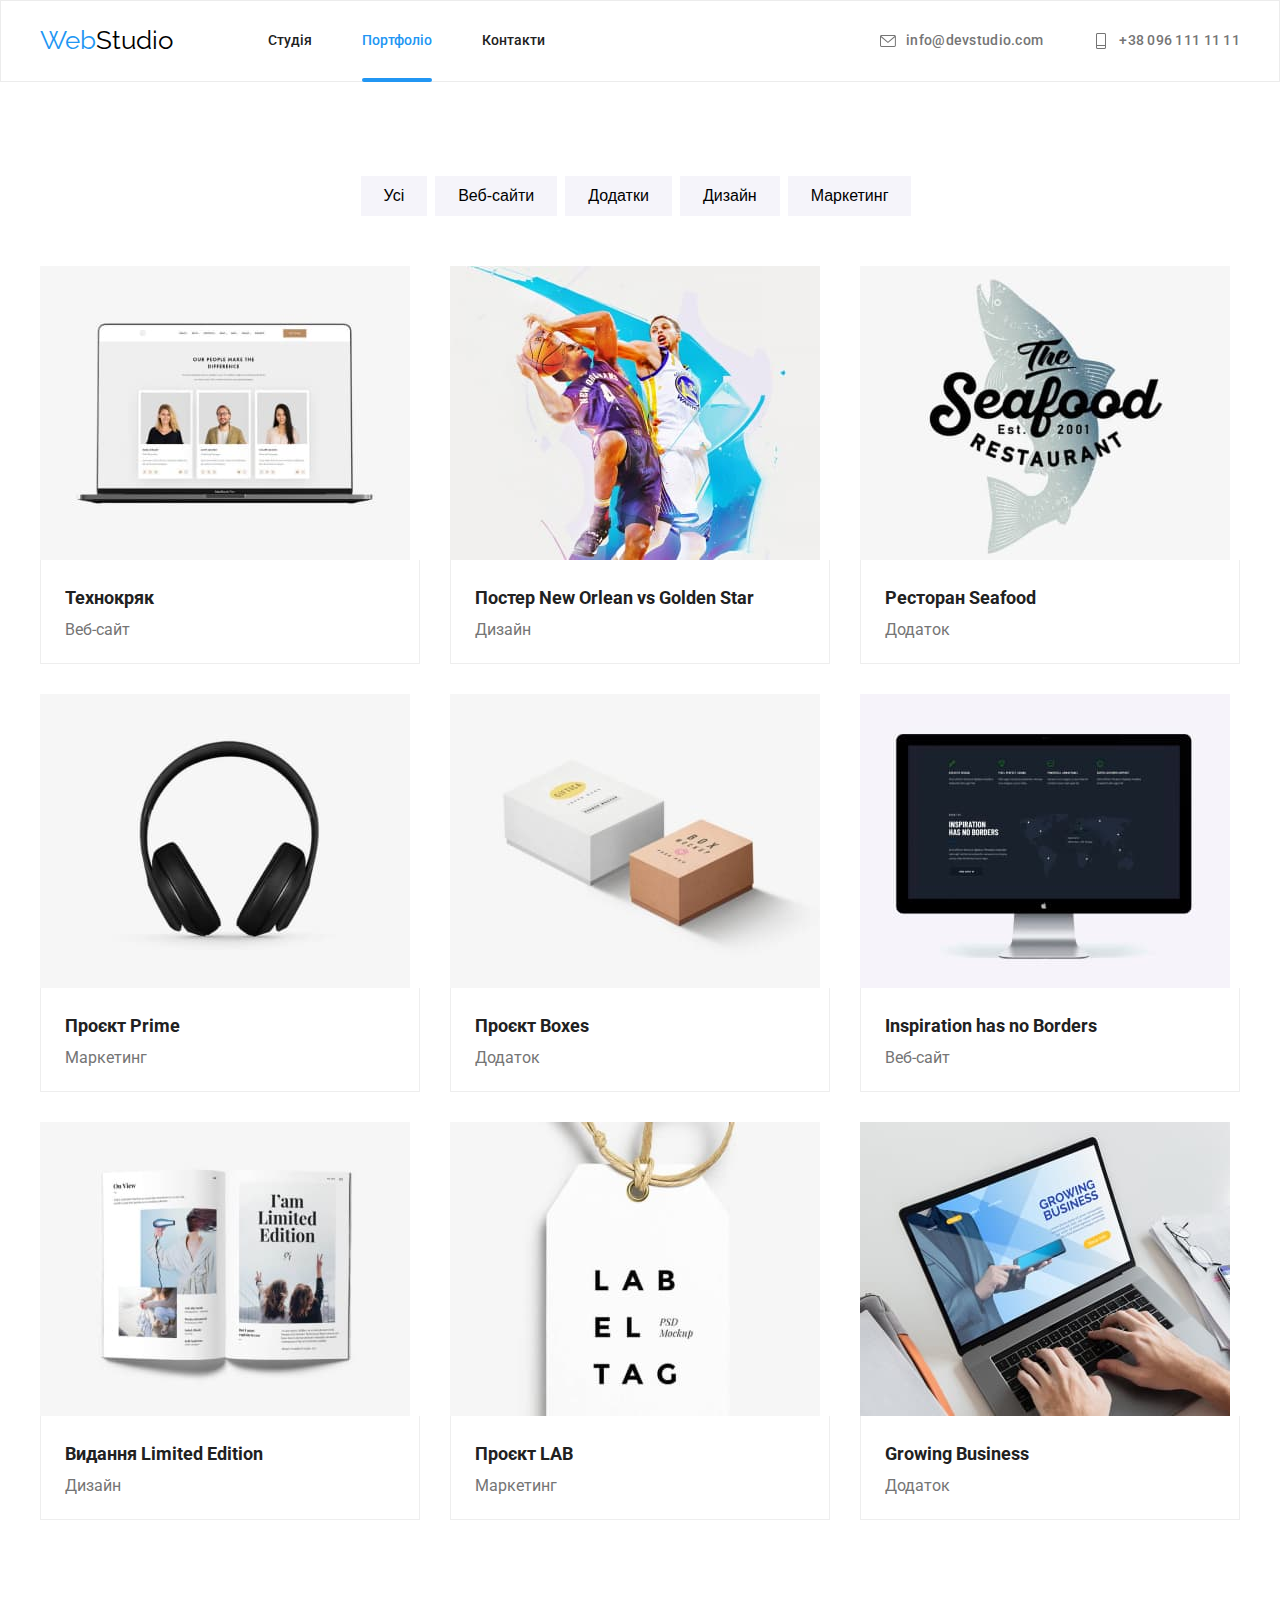
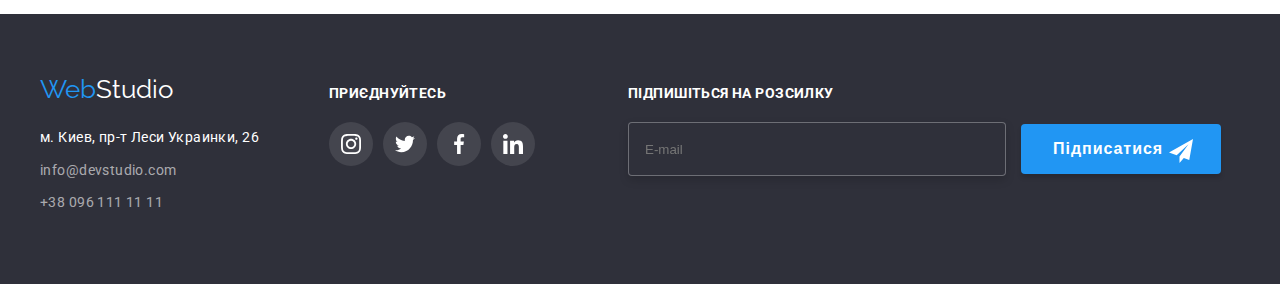
==== portfolio.html @ dfe497c4 "1" ====
<!DOCTYPE html>
<html lang="uk">
<head>
    <meta charset="UTF-8">
    <meta http-equiv="X-UA-Compatible" content="IE=edge">
    <meta name="viewport" content="width=device-width, initial-scale=1.0">
    <title>WebStudio</title>
    <link rel="preconnect" href="https://fonts.googleapis.com">
    <link rel="preconnect" href="https://fonts.gstatic.com" crossorigin>
    <link href="https://fonts.googleapis.com/css2?family=Raleway:wght@700&family=Roboto:wght@400;500;700;900&display=swap" rel="stylesheet">
    <link rel="stylesheet" href="https://cdnjs.cloudflare.com/ajax/libs/modern-normalize/1.1.0/modern-normalize.min.css" integrity="sha512-wpPYUAdjBVSE4KJnH1VR1HeZfpl1ub8YT/NKx4PuQ5NmX2tKuGu6U/JRp5y+Y8XG2tV+wKQpNHVUX03MfMFn9Q==" crossorigin="anonymous" referrerpolicy="no-referrer">
    <link rel="stylesheet" href="./css/main.min.css">
</head>
<body>
    <!--Project-->
<header class="header">
    <div class="container">
        <nav class="conteiner main-nav">
            <a href="./index.html" class="logo">Web<span class="heder-logo">Studio</span></a> 
            <ul class="site-nav list">
                <li class="site-nav__item"><a href="./index.html" class="site-nav__link ">Студія</a></li>
                <li class="site-nav__item"><a href="portfolio.html" class="site-nav__link current ">Портфоліо</a></li>
                <li class="site-nav__item"><a href="" class="site-nav__link">Контакти</a></li>
            </ul>       
<!--Contacts-->
            <ul class="contact list">
                <li class="contact__item">
                    <a href="mailto:info@devstudio.com" class="contact contact__mail">
                    <svg class="contact__icon">
                        <use href="./images/symbol-1.svg#icon-envelope"></use>
                    </svg>info@devstudio.com</a>
                </li>
                <li class="contact__item"><a href="tel:+380961111111" class=" contact contact__tel">
                    <svg class="contact__icon">
                        <use href="./images/symbol-1.svg#icon-vector"></use>
                    </svg>+38 096 111 11 11</a>
                </li>
            </ul>
        </nav> 
    </div>
</header>
</div>
<!--Cnopka-->
<main>

<section class="section no-padding">
    <h1 class="visually-hidden">Портфоліо</h1>
    <div class="container">
        <ul class="cry list">
            <li class="cry-item"><button type="button" class="cry-button cry-links">Усі</button></li>
            <li class="cry-item"><button type="button" class="cry-button cry-links">Веб-сайти</button></li>
            <li class="cry-item"><button type="button" class="cry-button cry-links">Додатки</button></li>
            <li class="cry-item"><button type="button" class="cry-button cry-links">Дизайн</button></li>
            <li class="cry-item"><button type="button" class="cry-button cry-links">Маркетинг</button><li>
        </ul>

<!--Portfolio-->
    <ul class="portfolio-foto list">
            <li class="item-portfolio">
                <a  class="animation" href="">
                    <div class="animation-card">
                        <img src="./images/portfolio/portfol1.jpg" alt="компьютер з фотографиями людей"
                        width="370">
                        <p class="text-animation">Ресурс пропонує комплексні пропозиції з різним рівнем функціоналу та сервісів. Все це дозволить відвідувачу отримати вичерпні відомості про компанію чи приватну особу.</p>
                    </div>
                
                    <div class="card-heading">
                        <h2 class="title">Технокряк</h2>
                        <p>Веб-сайт</p>
                    </div>
                </a>
            </li>

            <li class="item-portfolio"> 
                <a class="animation" href="" >
                    <div class="animation-card">
                        <img src="./images/portfolio/portfol2.jpg" alt="два баскетболiста"
                        width="370">
                        <p class="text-animation">Ресурс пропонує комплексні пропозиції з різним рівнем функціоналу та сервісів. Все це дозволить відвідувачу отримати вичерпні відомості про компанію чи приватну особу.</p>
                    </div>
                
                    <div class="card-heading">
                        <h2 class="title">Постер New Orlean vs Golden Star</h2>
                        <p>Дизайн</p>
                    </div>
                </a>
            </li>
            <li class="item-portfolio">
                <a  class="animation" href="">
                    <div class="animation-card">
                        <img src="./images/portfolio/portfol3.jpg" alt="логотип з зображенням риби Ресторан Seafood"
                        width="370">
                        <p class="text-animation">Ресурс пропонує комплексні пропозиції з різним рівнем функціоналу та сервісів. Все це дозволить відвідувачу отримати вичерпні відомості про компанію чи приватну особу.</p>
                    </div>
                
                    <div class="card-heading">
                        <h2 class="title">Ресторан Seafood</h2>
                        <p>Додаток</p>
                    </div>  
                </a> 
            </li>
            <li class="item-portfolio">
                <a  class="animation" href="">
                    <div class="animation-card">
                        <img src="./images/portfolio/portfol4.jpg" alt="навушники чорного кольору"
                        width="370">
                        <p class="text-animation">Ресурс пропонує комплексні пропозиції з різним рівнем функціоналу та сервісів. Все це дозволить відвідувачу отримати вичерпні відомості про компанію чи приватну особу.</p>
                    </div>
                
                    <div class="card-heading">
                        <h2 class="title">Проєкт Prime</h2>
                        <p>Маркетинг</p>
                    </div>
                </a>
            </li> 
            <li class="item-portfolio"> 
                <a  class="animation" href="">
                    <div class="animation-card">
                        <img src="./images/portfolio/portfol5.jpg" alt=" двi циглини одна бiла друга коричнева"
                        width="370">
                        <p class="text-animation">Ресурс пропонує комплексні пропозиції з різним рівнем функціоналу та сервісів. Все це дозволить відвідувачу отримати вичерпні відомості про компанію чи приватну особу.</p>
                    </div>
                
                    <div class="card-heading">
                        <h2 class="title">Проєкт Boxes</h2>
                        <p>Додаток</p>
                    </div>
                </a>
            </li>
            <li class="item-portfolio"> 
                <a  class="animation" href="">
                    <div class="animation-card">
                        <img src="./images/portfolio/portfol6.jpg" alt="монiтор экрану"
                        width="370">
                        <p class="text-animation">Ресурс пропонує комплексні пропозиції з різним рівнем функціоналу та сервісів. Все це дозволить відвідувачу отримати вичерпні відомості про компанію чи приватну особу.</p>
                    </div>
                
                    <div class="card-heading">
                        <h2 class="title">Inspiration has no Borders</h2>
                        <p>Веб-сайт</p>
                    </div>
                </a>
            </li>
            <li class="item-portfolio">
                <a  class="animation" href="">
                    <div class="animation-card">
                        <img src="./images/portfolio/portfol7.jpg" alt="розгорнута книга"
                        width="370">
                        <p class="text-animation">Ресурс пропонує комплексні пропозиції з різним рівнем функціоналу та сервісів. Все це дозволить відвідувачу отримати вичерпні відомості про компанію чи приватну особу.</p>
                    </div>
                
                    <div class="card-heading">
                        <h2 class="title">Видання Limited Edition</h2>
                        <p>Дизайн</p>
                    </div>
                </a>
            </li>
            <li class="item-portfolio"> 
                <a  class="animation" href="">
                    <div class="animation-card">
                        <img src="./images/portfolio/portfol8.jpg" alt="таблиця з лiтерами"
                        width="370">
                        <p class="text-animation">Ресурс пропонує комплексні пропозиції з різним рівнем функціоналу та сервісів. Все це дозволить відвідувачу отримати вичерпні відомості про компанію чи приватну особу.</p>
                    </div>
                
                    <div class="card-heading">
                        <h2 class="title">Проєкт LAB</h2>
                        <p>Маркетинг</p>
                    </div>
                </a>
            </li>
            <li class="item-portfolio"> 
                <a  class="animation" href="">
                    <div class="animation-card">
                        <img src="./images/portfolio/portfol9.jpg" alt="руки людини яка працюе за компьютером"
                        width="370">
                        <p class="text-animation">Ресурс пропонує комплексні пропозиції з різним рівнем функціоналу та сервісів. Все це дозволить відвідувачу отримати вичерпні відомості про компанію чи приватну особу.</p>
                    </div>
                
                    <div class="card-heading">
                        <h2 class="title">Growing Business</h2>
                        <p>Додаток</p>
                    </div>
                </a>
            </li>
        </ul>
    </div>
</section>
</main>
        <!--footer-->
    <footer class="footer">
        <div class="container">
            <div class="footer-balance">
                <a href="./index.html" class="logo">Web<span class="footer-logo">Studio</span></a>
            <address>
                <ul class=" footer-list">
                    <li class="item"><a href="https://goo.gl/maps/CPtrU1FHBa2aNyZL9" target="_blank" rel="noopener noreferrer nofollow" class="footer-adress">м. Киев, пр-т Леси Украинки, 26</a></li>
                    <li class="item"><a href="mailto:info@devstudio.com" class="footer-contact">info@devstudio.com</a></li>
                    <li class="item"><a href="tel:+380961111111" class="footer-contact">+38 096 111 11 11</a></li>
                </ul>
            </address>
            </div>
            <div class="footer-seti">
                <h2 class="footer-title">приєднуйтесь</h2>
                <ul class="icon-list">
                    <li class="footer-options"> 
                        <a href="#" class="footer-link">
                            <svg class="footer-icon">
                                <use href="./images/symbol-1.svg#icon-instagram"></use>
                            </svg>
                        </a>
                    </li>
                    <li class="footer-options">
                        <a href="#" class="footer-link">
                            <svg class="footer-icon">
                                <use href="./images/symbol-1.svg#icon-twitter"></use>
                            </svg>
                        </a>
                    </li>
                    <li class="footer-options">
                        <a href="#" class="footer-link">
                            <svg class="footer-icon">
                                <use href="./images/symbol-1.svg#icon-facebook"></use>
                            </svg>
                        </a>
                    </li>
                    <li class="footer-options">
                        <a href="#" class="footer-link">
                            <svg class="footer-icon">
                                <use href="./images/symbol-1.svg#icon-linkedin"></use>
                            </svg>
                        </a>
                    </li>
                </ul>
            </div>
            <div class="foot-form-field">
                <p class="form-title">Підпишіться на розсилку</p>
                <form class="footer-form">
                        <input
                            class="foot-form-input"
                            type="email"
                            name="email" 
                            id="foot-mail"
                            aria-label="Email"
                            placeholder="E-mail"
                            required
                            >
                    <button type="button" class="foot-btn"><span class="text">Підписатися</span>
                        <svg class="icon-foot " width="24" height="24">
                            <use href="./images/foorm 1.svg#icon-teleg"></use>
                        </svg>
                    </button>
                </form>
        </div>
        </div>
    </footer> 
</body>
</html>
---- css/main.min.css ----
body{background:#fff;color:#212121;font-family:"Roboto",sans-serif;font-style:normal;font-size:14px;line-height:1.7;text-decoration:none;margin:0}h1,h2,h3,h4,h5,a{margin:0;padding:0}ul{margin:0;padding:0}img{display:block;width:100%;max-width:100%;height:auto}p{color:#757575;text-decoration:none;margin:0;padding:0;font-size:16px}a{text-decoration:none}.header{border:1px solid #ececec}.list{padding:0;margin:0;list-style:none}.main-nav{display:-webkit-box;display:-ms-flexbox;display:flex;-ms-flex-wrap:wrap;flex-wrap:wrap;-webkit-box-align:center;-ms-flex-align:center;align-items:center}@media screen and (min-width: 480px){.main-nav{max-width:480px}}@media screen and (min-width: 768px){.main-nav{max-width:768px}}@media screen and (min-width: 1200px){.main-nav{max-width:1200px}}.site-nav{font-family:"roboto";display:-webkit-box;display:-ms-flexbox;display:flex;margin-left:95px}.site-nav__item:not(:last-child){margin-right:50px}.site-nav__link{position:relative;display:block;padding-top:32px;padding-bottom:32px;color:#212121;font-weight:500;font-size:14px;line-height:1.14;text-decoration:none;-webkit-transition-property:color;transition-property:color;-webkit-transition-duration:250ms;transition-duration:250ms;-webkit-transition-timing-function:cubic-bezier(0.4, 0, 0.2, 1);transition-timing-function:cubic-bezier(0.4, 0, 0.2, 1)}.site-nav__link::after{content:"";position:absolute;left:0;bottom:-1px;display:block;width:100%;height:4px;background-color:#188ce8;opacity:0;border-radius:2px}.site-nav__link:hover,.site-nav__link:focus{color:#2196f3;border-radius:4px;text-decoration:none}.site-nav__link.current{color:#2196f3}.site-nav__link.current.current::after{opacity:1;background:#2196f3}.foundation{font-family:"roboto";font-style:normal;padding-top:200px;padding-bottom:200px;background-color:#757575;background-image:-webkit-gradient(linear, left top, left bottom, from(rgba(47, 48, 58, 0.4)), to(rgba(47, 48, 58, 0.4))),url(../images/img.jpg);background-image:linear-gradient(rgba(47, 48, 58, 0.4), rgba(47, 48, 58, 0.4)),url(../images/img.jpg);max-width:100%;height:100%;margin:0 auto;text-align:center}@media screen and (min-width: 480px){.foundation{max-width:480px}}@media screen and (min-width: 768px){.foundation{max-width:768px}}@media screen and (min-width: 1200px){.foundation{max-width:1200px}}.foundation-title{display:block;width:696px;margin:0 auto;margin-top:0;margin-bottom:30px}.foundation-title{color:#fff;font-family:"roboto";font-style:normal;font-weight:900;font-size:44px;line-height:1.36;text-align:center;letter-spacing:.06em;text-transform:uppercase}.feature .item{width:100%}.feature{display:-webkit-box;display:-ms-flexbox;display:flex;-ms-flex-wrap:wrap;flex-wrap:wrap;gap:30px}.feature .list .item{width:270px;height:74px}.list-item::before{display:block;-ms-flex-wrap:wrap;flex-wrap:wrap;content:"";width:100%;height:120px;background-size:70px 70px;background-repeat:no-repeat;background-position:center;background-color:#f5f4fa;margin-bottom:30px}@media screen and (min-width: 768px){.list-item::before{-ms-flex-preferred-size:calc((100% - 30px)/2);flex-basis:calc((100% - 30px)/2)}}@media screen and (min-width: 1200px){.list-item::before{-ms-flex-preferred-size:calc((100% - 90px)/4);flex-basis:calc((100% - 90px)/4)}}.icon-antenna::before{background-image:url(../images/antenna.svg)}.icon-clock::before{background-image:url(../images/clock.svg)}.icon-diagram::before{background-image:url(../images/diagram.svg)}.icon-astronaut::before{background-image:url(../images/astronaut.svg)}.section-title{padding-top:0;color:#212121;margin-bottom:50px;font-weight:700;font-size:36px;line-height:1.2;text-align:center;text-decoration:none;letter-spacing:.03em}.feature-title{margin-bottom:10px;Font-weight:700;font-size:14px;line-height:1.14;letter-spacing:.03em}.feature-text{font-weight:400;font-size:14px;line-height:1.71;letter-spacing:.03em}@media screen and (min-width: 480px){.feature-text{max-width:450px}}@media screen and (min-width: 768px){.feature-text{max-width:354px}}@media screen and (min-width: 1200px){.feature-text{width:270px}}.feature .list .title{color:#000;font-weight:700;font-size:14px;line-height:1.14}.feature .list .link{color:#2196f3}.occupation{position:relative;display:-webkit-box;display:-ms-flexbox;display:flex;gap:30px}.product-actions{position:absolute;top:76%;width:370px;height:70px;background:rgba(47,48,58,.8);border:1px solid #000;-webkit-box-shadow:0px 4px 4px rgba(0,0,0,.25);box-shadow:0px 4px 4px rgba(0,0,0,.25);display:-webkit-box;display:-ms-flexbox;display:flex;-webkit-box-align:center;-ms-flex-align:center;align-items:center;-webkit-box-pack:center;-ms-flex-pack:center;justify-content:center}.box-text{font-weight:700;font-size:14px;line-height:1.1;letter-spacing:.03em;text-transform:uppercase;color:#fff}.occupation .list{width:370px;height:294px}.team{display:-webkit-box;display:-ms-flexbox;display:flex;-ms-flex-wrap:wrap;flex-wrap:wrap;gap:30px;background:#f5f4fa}.team .list,.title{color:#212121}.team .item{background-color:#fff;width:100%;-webkit-box-shadow:0px 1px 3px rgba(0,0,0,.12),0px 1px 1px rgba(0,0,0,.14),0px 2px 1px rgba(0,0,0,.2);box-shadow:0px 1px 3px rgba(0,0,0,.12),0px 1px 1px rgba(0,0,0,.14),0px 2px 1px rgba(0,0,0,.2);border-radius:0px 0px 4px 4px}@media screen and (min-width: 768px){.team .item{width:calc((100% - 30px)/2)}}@media screen and (min-width: 1200px){.team .item{width:calc((100% - 90px)/4)}}.team-title{margin-top:0;margin-bottom:10px;font-weight:500;font-size:16px;line-height:1.2;text-align:center;letter-spacing:.03em}.team-text{font-weight:400;font-size:16px;line-height:1.2;text-align:center;letter-spacing:.03em;margin-bottom:16px}.team-foto{width:270px;height:260px;border-radius:0px}.team-heading{padding:30px;border-bottom:1px solid #eee;border-left:1px solid #eee;border-right:1px solid #eee}.icon-list{display:-webkit-box;display:-ms-flexbox;display:flex;-ms-flex-wrap:wrap;flex-wrap:wrap;list-style:none;gap:10px}.team-options{content:"";width:44px;height:44px}.team-link{display:-webkit-box;display:-ms-flexbox;display:flex;-ms-flex-wrap:wrap;flex-wrap:wrap;-webkit-box-align:center;-ms-flex-align:center;align-items:center;-webkit-box-pack:center;-ms-flex-pack:center;justify-content:center;width:100%;height:100%;padding:0;border:none;color:#afb1b8;border-radius:50%;-webkit-transition-property:color,background-color;transition-property:color,background-color;-webkit-transition-duration:250ms;transition-duration:250ms;-webkit-transition-timing-function:cubic-bezier(0.4, 0, 0.2, 1);transition-timing-function:cubic-bezier(0.4, 0, 0.2, 1)}.team-link:hover,.team-link:focus{color:#fff;background-color:#188ce8}.team-icon{width:20px;height:20px;fill:currentColor}.contact{font-family:"roboto";display:-webkit-box;display:-ms-flexbox;display:flex;margin-left:auto;-webkit-transition-property:color;transition-property:color;-webkit-transition-duration:250ms;transition-duration:250ms;-webkit-transition-timing-function:cubic-bezier(0.4, 0, 0.2, 1);transition-timing-function:cubic-bezier(0.4, 0, 0.2, 1)}.contact:hover,.contact:focus{color:#2196f3}@media screen and (min-width: 480px){.contact{max-width:480px}}@media screen and (min-width: 768px){.contact{max-width:768px}}@media screen and (min-width: 1200px){.contact{max-width:1200px}}.contact{color:#757575;font-weight:500;font-size:14px;line-height:1.14;letter-spacing:.02em}.contact__icon{width:16px;height:16px;margin-right:10px;fill:currentColor}.contact__tel{-webkit-transition-property:color;transition-property:color;-webkit-transition-duration:250ms;transition-duration:250ms;-webkit-transition-timing-function:cubic-bezier(0.4, 0, 0.2, 1);transition-timing-function:cubic-bezier(0.4, 0, 0.2, 1)}.contact__mail{-webkit-transition-property:color;transition-property:color;-webkit-transition-duration:250ms;transition-duration:250ms;-webkit-transition-timing-function:cubic-bezier(0.4, 0, 0.2, 1);transition-timing-function:cubic-bezier(0.4, 0, 0.2, 1)}.contact__mail:hover,.contact__mail:focus{fill:currentColor}.contact__item:not(:last-child){margin-right:50px}.clients{display:-webkit-box;display:-ms-flexbox;display:flex;-ms-flex-wrap:wrap;flex-wrap:wrap}.clients__options{content:"";width:170px;height:92px;list-style:none;margin:0 auto;padding-top:15px}@media screen and (min-width: 480px){.clients__options{width:calc((100% - 30px)/2)}}@media screen and (min-width: 768px){.clients__options{width:calc((100% - 30px)/3)}}@media screen and (min-width: 1200px){.clients__options{width:calc((100% - 30px)/6)}}.clients__link{display:-webkit-box;display:-ms-flexbox;display:flex;-webkit-box-align:center;-ms-flex-align:center;align-items:center;-webkit-box-pack:center;-ms-flex-pack:center;justify-content:center;width:100%;height:100%;padding:0;border:none;color:#afb1b8;border:1px solid #afb1b8;border-radius:4px;gap:30px;-webkit-transition-property:color,border-color;transition-property:color,border-color;-webkit-transition-duration:250ms;transition-duration:250ms;-webkit-transition-timing-function:cubic-bezier(0.4, 0, 0.2, 1);transition-timing-function:cubic-bezier(0.4, 0, 0.2, 1)}.clients__link:hover,.clients__link:focus{color:#188ce8;border-color:#188ce8}.clients__icon{width:106px;height:60px;fill:currentColor}.cry{display:-webkit-box;display:-ms-flexbox;display:flex;-webkit-box-pack:center;-ms-flex-pack:center;justify-content:center;gap:8px;margin-bottom:50px}.cry-button{background-color:#f5f4fa;color:#000;padding:6px 22px;font-weight:500;font-size:16px;line-height:1.62;border:1px solid rgba(0,0,0,0);-webkit-transition-property:color,background-color,-webkit-box-shadow;transition-property:color,background-color,-webkit-box-shadow;transition-property:color,background-color,box-shadow;transition-property:color,background-color,box-shadow,-webkit-box-shadow;-webkit-transition-duration:250ms;transition-duration:250ms;-webkit-transition-timing-function:cubic-bezier(0.4, 0, 0.2, 1);transition-timing-function:cubic-bezier(0.4, 0, 0.2, 1)}.cry .list,.cry-links:hover,.cry .list,.cry-links:focus{background-color:#2196f3;color:#fff;-webkit-box-shadow:0px 3px 1px rgba(0,0,0,.1),0px 1px 2px rgba(0,0,0,.08),0px 2px 2px rgba(0,0,0,.12);box-shadow:0px 3px 1px rgba(0,0,0,.1),0px 1px 2px rgba(0,0,0,.08),0px 2px 2px rgba(0,0,0,.12)}.cry-button .cry-links{padding:6px 22px;display:inline-block;border-radius:8px;text-align:center;border-radius:4px}.portfolio-foto{position:relative;display:-webkit-box;display:-ms-flexbox;display:flex;-ms-flex-wrap:wrap;flex-wrap:wrap;gap:30px;padding-bottom:94px}.portfolio-foto .item-portfolio{width:calc((100% - 60px)/3)}.portfolio-foto .item-portfolio:hover,.portfolio-foto .item-portfolio:focus{-webkit-box-shadow:0px 1px 1px rgba(0,0,0,.12),0px 4px 4px rgba(0,0,0,.06),1px 4px 6px rgba(0,0,0,.16);box-shadow:0px 1px 1px rgba(0,0,0,.12),0px 4px 4px rgba(0,0,0,.06),1px 4px 6px rgba(0,0,0,.16)}.portfolio-foto .title{font-weight:700;font-size:18px;line-height:2}.card-heading{padding:20px 24px;border-bottom:1px solid #eee;border-left:1px solid #eee;border-right:1px solid #eee}.portfolio .list .title{font-weight:700;font-size:18px;line-height:2;text-decoration:none}.animation{display:block}.animation-card{position:relative;overflow:hidden;top:0%;left:0%;width:370px;height:294px}.text-animation{position:absolute;top:0;left:0;padding-top:63px;padding-right:24px;padding-bottom:63px;padding-left:24px;width:100%;height:100%;background:rgba(33,150,243,.9);font-size:18px;line-height:1.56;color:#fff;-webkit-transform:translateY(100%);transform:translateY(100%);opacity:1;-webkit-transition:opacity 250ms cubic-bezier(0.4, 0, 0.2, 1),-webkit-transform 250ms cubic-bezier(0.4, 0, 0.2, 1),-webkit-box-shadow 250ms cubic-bezier(0.4, 0, 0.2, 1);transition:opacity 250ms cubic-bezier(0.4, 0, 0.2, 1),-webkit-transform 250ms cubic-bezier(0.4, 0, 0.2, 1),-webkit-box-shadow 250ms cubic-bezier(0.4, 0, 0.2, 1);transition:transform 250ms cubic-bezier(0.4, 0, 0.2, 1),opacity 250ms cubic-bezier(0.4, 0, 0.2, 1),box-shadow 250ms cubic-bezier(0.4, 0, 0.2, 1);transition:transform 250ms cubic-bezier(0.4, 0, 0.2, 1),opacity 250ms cubic-bezier(0.4, 0, 0.2, 1),box-shadow 250ms cubic-bezier(0.4, 0, 0.2, 1),-webkit-transform 250ms cubic-bezier(0.4, 0, 0.2, 1),-webkit-box-shadow 250ms cubic-bezier(0.4, 0, 0.2, 1)}.portfolio-foto :hover .text-animation,.portfolio-foto :focus .text-animation{-webkit-transform:translateY(0%);transform:translateY(0%);opacity:1}.footer{padding-top:60px;padding-bottom:60px;background-color:#2f303a}@media screen and (min-width: 480px){.footer{max-width:480px}}@media screen and (min-width: 768px){.footer{max-width:768px}}@media screen and (min-width: 1200px){.footer{max-width:100%}}.footer-list .item{font-family:"Roboto";font-style:normal;list-style:none;margin-bottom:9px}.footer-contact{color:rgba(255,255,255,.6);font-style:normal;font-weight:400;font-size:14px;line-height:1.7;letter-spacing:.03em}.footer-adress{font-style:normal;font-weight:400;font-size:14px;line-height:1.71;letter-spacing:.03em;color:#fff}.footer-title{font-weight:700;font-size:14px;line-height:1.1;letter-spacing:.03em;text-transform:uppercase;color:#fff;margin-bottom:20px}.footer .container{-webkit-box-align:baseline;-ms-flex-align:baseline;align-items:baseline;display:-webkit-box;display:-ms-flexbox;display:flex}.footer-options{content:"";width:44px;height:44px}.footer .icon-list{display:-webkit-box;display:-ms-flexbox;display:flex;-webkit-box-align:center;-ms-flex-align:center;align-items:center}.footer-seti{margin-left:70px}.footer-link{margin:0;display:-webkit-box;display:-ms-flexbox;display:flex;-webkit-box-align:center;-ms-flex-align:center;align-items:center;-webkit-box-pack:center;-ms-flex-pack:center;justify-content:center;width:100%;height:100%;padding:0;border:none;color:#fff;border-radius:50%;background-color:rgba(255,255,255,.1);-webkit-transition-property:background-color;transition-property:background-color;-webkit-transition-duration:250ms;transition-duration:250ms;-webkit-transition-timing-function:cubic-bezier(0.4, 0, 0.2, 1);transition-timing-function:cubic-bezier(0.4, 0, 0.2, 1)}.footer-link:hover,.footer-link:focus{color:#fff;background-color:#188ce8}.footer-icon{width:20px;height:20px;fill:currentColor}.foot-form-field{margin-left:93px;position:relative;display:-webkit-box;display:-ms-flexbox;display:flex;-webkit-box-orient:vertical;-webkit-box-direction:normal;-ms-flex-direction:column;flex-direction:column}.form-title{padding-bottom:20px;font-weight:700;font-size:14px;line-height:1.2;letter-spacing:.03em;text-transform:uppercase;color:#fff}.foot-form-input{padding-left:16px;width:358px;height:50px;background-color:#2f303a;border:1px solid rgba(255,255,255,.3);-webkit-filter:drop-shadow(0px 4px 4px rgba(0, 0, 0, 0.15));filter:drop-shadow(0px 4px 4px rgba(0, 0, 0, 0.15));border-radius:4px}.foot-btn{margin-left:12px;background:#2196f3;-webkit-box-shadow:0px 4px 4px rgba(0,0,0,.15);box-shadow:0px 4px 4px rgba(0,0,0,.15);border-radius:4px;border:1px solid rgba(0,0,0,0);width:200px;height:50px;cursor:pointer}.foot-btn:focus,.foot-btn:hover{background-color:#188ce8;-webkit-box-shadow:0px 4px 4px rgba(0,0,0,.15);box-shadow:0px 4px 4px rgba(0,0,0,.15)}.foot-btn .text{padding-left:25px;font-weight:700;font-size:16px;line-height:1.88;display:-webkit-box;display:-ms-flexbox;display:flex;-webkit-box-align:center;-ms-flex-align:center;align-items:center;text-align:center;letter-spacing:.06em;color:#fff}.icon-foot{position:absolute;right:28px;bottom:15%}.cry{display:-webkit-box;display:-ms-flexbox;display:flex;-webkit-box-pack:center;-ms-flex-pack:center;justify-content:center;gap:8px;margin-bottom:50px}.cry-button{background-color:#f5f4fa;color:#000;padding:6px 22px;font-weight:500;font-size:16px;line-height:1.62;border:1px solid rgba(0,0,0,0);-webkit-transition-property:color,background-color,-webkit-box-shadow;transition-property:color,background-color,-webkit-box-shadow;transition-property:color,background-color,box-shadow;transition-property:color,background-color,box-shadow,-webkit-box-shadow;-webkit-transition-duration:250ms;transition-duration:250ms;-webkit-transition-timing-function:cubic-bezier(0.4, 0, 0.2, 1);transition-timing-function:cubic-bezier(0.4, 0, 0.2, 1)}.cry .list,.cry-links:hover,.cry .list,.cry-links:focus{background-color:#2196f3;color:#fff;-webkit-box-shadow:0px 3px 1px rgba(0,0,0,.1),0px 1px 2px rgba(0,0,0,.08),0px 2px 2px rgba(0,0,0,.12);box-shadow:0px 3px 1px rgba(0,0,0,.1),0px 1px 2px rgba(0,0,0,.08),0px 2px 2px rgba(0,0,0,.12)}.cry-button .cry-links{padding:6px 22px;display:inline-block;border-radius:8px;text-align:center;border-radius:4px}.visually-hidden{position:absolute;white-space:nowrap;width:1px;height:1px;overflow:hidden;border:0;padding:0;clip:rect(0 0 0 0);-webkit-clip-path:inset(50%);clip-path:inset(50%);margin:-1px}.container{width:100%;padding-left:15px;padding-right:15px;margin-left:auto;margin-right:auto}@media screen and (min-width: 480px){.container{max-width:480px}}@media screen and (min-width: 768px){.container{max-width:768px}}@media screen and (min-width: 1200px){.container{max-width:1200px}}.section.no-padding{padding-bottom:0}.section{padding-top:94px;padding-bottom:94px}.button{background-color:#188ce8;color:#fff;font-weight:700;font-size:16px;line-height:1.8;text-decoration:none;font-family:inherit}.button{cursor:pointer;font-family:inherit;border:1px solid rgba(0,0,0,0)}.button-primary{background-color:#188ce8;color:#fff;display:-webkit-box;display:-ms-flexbox;display:flex;border:1px solid rgba(0,0,0,0);font-family:inherit;display:inline-block;padding:10px 32px;border-radius:4px;min-width:216px;text-align:center}.button-primary{font-family:"Roboto";font-style:normal;font-weight:700;font-size:16px;line-height:1.88;-webkit-box-align:center;-ms-flex-align:center;align-items:center;text-align:center;letter-spacing:.06em;cursor:pointer}.button-primary:focus,.button-primary:hover{background-color:#2196f3;color:#fff}.logo{font-family:"Raleway";color:#2196f3;font-family:Raleway,sans-serif;font-size:26px;line-height:1.2;text-decoration:none}.heder-logo{font-family:"Raleway";color:#000}.footer-logo{color:#fff}.footer .logo{display:block;margin-bottom:20px}.backdrop{position:fixed;top:0;left:0;width:100%;height:100%;background-color:rgba(0,0,0,.2);-webkit-transition:opacity 250ms cubic-bezier(0.4, 0, 0.2, 1),visibility 250ms cubic-bezier(0.4, 0, 0.2, 1);transition:opacity 250ms cubic-bezier(0.4, 0, 0.2, 1),visibility 250ms cubic-bezier(0.4, 0, 0.2, 1)}.backdrop.is-hidden{opacity:0;visibility:hidden;pointer-events:none}.modal{padding:40px;position:absolute;top:50%;left:50%;background-color:#fff;width:528px;height:581px;-webkit-transform:translate(-50%, -50%);transform:translate(-50%, -50%);-webkit-box-shadow:0px 1px 3px rgba(0,0,0,.12),0px 1px 1px rgba(0,0,0,.14),0px 2px 1px rgba(0,0,0,.2);box-shadow:0px 1px 3px rgba(0,0,0,.12),0px 1px 1px rgba(0,0,0,.14),0px 2px 1px rgba(0,0,0,.2);border-radius:4px}.icon-close{position:absolute;top:50%;left:50%;-webkit-transform:translate(-50%, -50%);transform:translate(-50%, -50%);width:18px;height:18px;-webkit-transition:opacity 250ms cubic-bezier(0.4, 0, 0.2, 1),-webkit-transform 250ms cubic-bezier(0.4, 0, 0.2, 1);transition:opacity 250ms cubic-bezier(0.4, 0, 0.2, 1),-webkit-transform 250ms cubic-bezier(0.4, 0, 0.2, 1);transition:transform 250ms cubic-bezier(0.4, 0, 0.2, 1),opacity 250ms cubic-bezier(0.4, 0, 0.2, 1);transition:transform 250ms cubic-bezier(0.4, 0, 0.2, 1),opacity 250ms cubic-bezier(0.4, 0, 0.2, 1),-webkit-transform 250ms cubic-bezier(0.4, 0, 0.2, 1);cursor:pointer;fill:#000}.icon-close:focus,.icon-close:hover{fill:#2196f3}.modal-btd{position:absolute;top:8px;right:8px;width:30px;height:30px;border:1px solid rgba(0,0,0,.1);background-color:rgba(0,0,0,0);border-radius:50%}.modal-title{margin-bottom:12px;font-style:normal;font-weight:700;font-size:20px;line-height:23px;text-align:center;letter-spacing:.03em;color:#212121}.form{width:100%;margin-left:auto;margin-right:auto}.form-field{position:relative;display:-webkit-box;display:-ms-flexbox;display:flex;-webkit-box-orient:vertical;-webkit-box-direction:normal;-ms-flex-direction:column;flex-direction:column;margin-bottom:10px}.form-input{padding-left:47px;width:448px;height:40px;font:inherit;border:1px solid rgba(33,33,33,.2);border-radius:4px;-webkit-transition-property:color,background-color,-webkit-box-shadow;transition-property:color,background-color,-webkit-box-shadow;transition-property:color,background-color,box-shadow;transition-property:color,background-color,box-shadow,-webkit-box-shadow;-webkit-transition-duration:250ms;transition-duration:250ms;-webkit-transition-timing-function:cubic-bezier(0.4, 0, 0.2, 1);transition-timing-function:cubic-bezier(0.4, 0, 0.2, 1)}.form-input:focus,.form-input:hover{outline:1px solid #188ce8;border:rgba(0,0,0,0)}.icon-form{position:absolute;top:50%;left:12px;display:inline-block;width:18px;height:18px;fill:#000}.form-input:focus+.icon-form,.form-input:hover+.icon-form{fill:#188ce8}.form-field label{font-weight:400;font-size:12px;line-height:1.2;letter-spacing:.01em;color:#757575;margin-bottom:4px}.form-comment{position:relative;display:-webkit-box;display:-ms-flexbox;display:flex;-webkit-box-orient:vertical;-webkit-box-direction:normal;-ms-flex-direction:column;flex-direction:column;margin-bottom:20px}.form-comment label{font-weight:400;font-size:12px;line-height:1.2;letter-spacing:.01em;color:#757575;margin-bottom:4px}.comment{padding:8px;display:-webkit-box;display:-ms-flexbox;display:flex;-webkit-box-orient:vertical;-webkit-box-direction:normal;-ms-flex-direction:column;flex-direction:column;resize:none;border:1px solid rgba(33,33,33,.2);border-radius:4px}.comment:focus,.comment:hover{outline:1px solid #188ce8}.topic-text{display:-webkit-box;display:-ms-flexbox;display:flex;text-align:center;-webkit-box-align:center;-ms-flex-align:center;align-items:center;font-style:normal;font-weight:400;font-size:14px;line-height:1.71;letter-spacing:.03em;color:#757575;-webkit-box-pack:center;-ms-flex-pack:center;justify-content:center}.condition{margin-left:10px;-webkit-text-decoration-line:underline;text-decoration-line:underline;color:#2196f3}.checkbox{position:absolute;width:1px;height:1px;margin:-1px;border:0;padding:0;clip:rect(0 0 0 0);overflow:hidden}.checkbox-icon{display:-webkit-box;display:-ms-flexbox;display:flex;text-align:center;-webkit-box-align:center;-ms-flex-align:center;align-items:center;margin-right:8px;content:"";display:inline-block;align-items:center;width:16px;height:15px;border:2px solid #000;border-radius:2px;cursor:pointer}.checkbox:checked+.checkbox-icon{border-color:#188ce8;background-color:#188ce8;background-size:contain;background-origin:border-box;-webkit-transition-property:color,background-color,-webkit-box-shadow;transition-property:color,background-color,-webkit-box-shadow;transition-property:color,background-color,box-shadow;transition-property:color,background-color,box-shadow,-webkit-box-shadow;-webkit-transition-duration:250ms;transition-duration:250ms;-webkit-transition-timing-function:cubic-bezier(0.4, 0, 0.2, 1);transition-timing-function:cubic-bezier(0.4, 0, 0.2, 1)}.btn-form{margin:auto;margin-top:30px;width:200px;height:50px;padding:10px 52px;font-weight:700;font-size:16px;line-height:1.88;display:-webkit-box;display:-ms-flexbox;display:flex;-webkit-box-align:center;-ms-flex-align:center;align-items:center;text-align:center;letter-spacing:.06em;color:#fff;background:#2196f3;-webkit-box-shadow:0px 4px 4px rgba(0,0,0,.15);box-shadow:0px 4px 4px rgba(0,0,0,.15);border-radius:4px;-webkit-transition-property:color,background-color,-webkit-box-shadow;transition-property:color,background-color,-webkit-box-shadow;transition-property:color,background-color,box-shadow;transition-property:color,background-color,box-shadow,-webkit-box-shadow;-webkit-transition-duration:250ms;transition-duration:250ms;-webkit-transition-timing-function:cubic-bezier(0.4, 0, 0.2, 1);transition-timing-function:cubic-bezier(0.4, 0, 0.2, 1);cursor:pointer;border:1px solid rgba(0,0,0,0)}.btn-form:hover,.btn-form:focus{background-color:#188ce8;-webkit-box-shadow:0px 4px 4px rgba(0,0,0,.15);box-shadow:0px 4px 4px rgba(0,0,0,.15)}/*# sourceMappingURL=main.min.css.map */
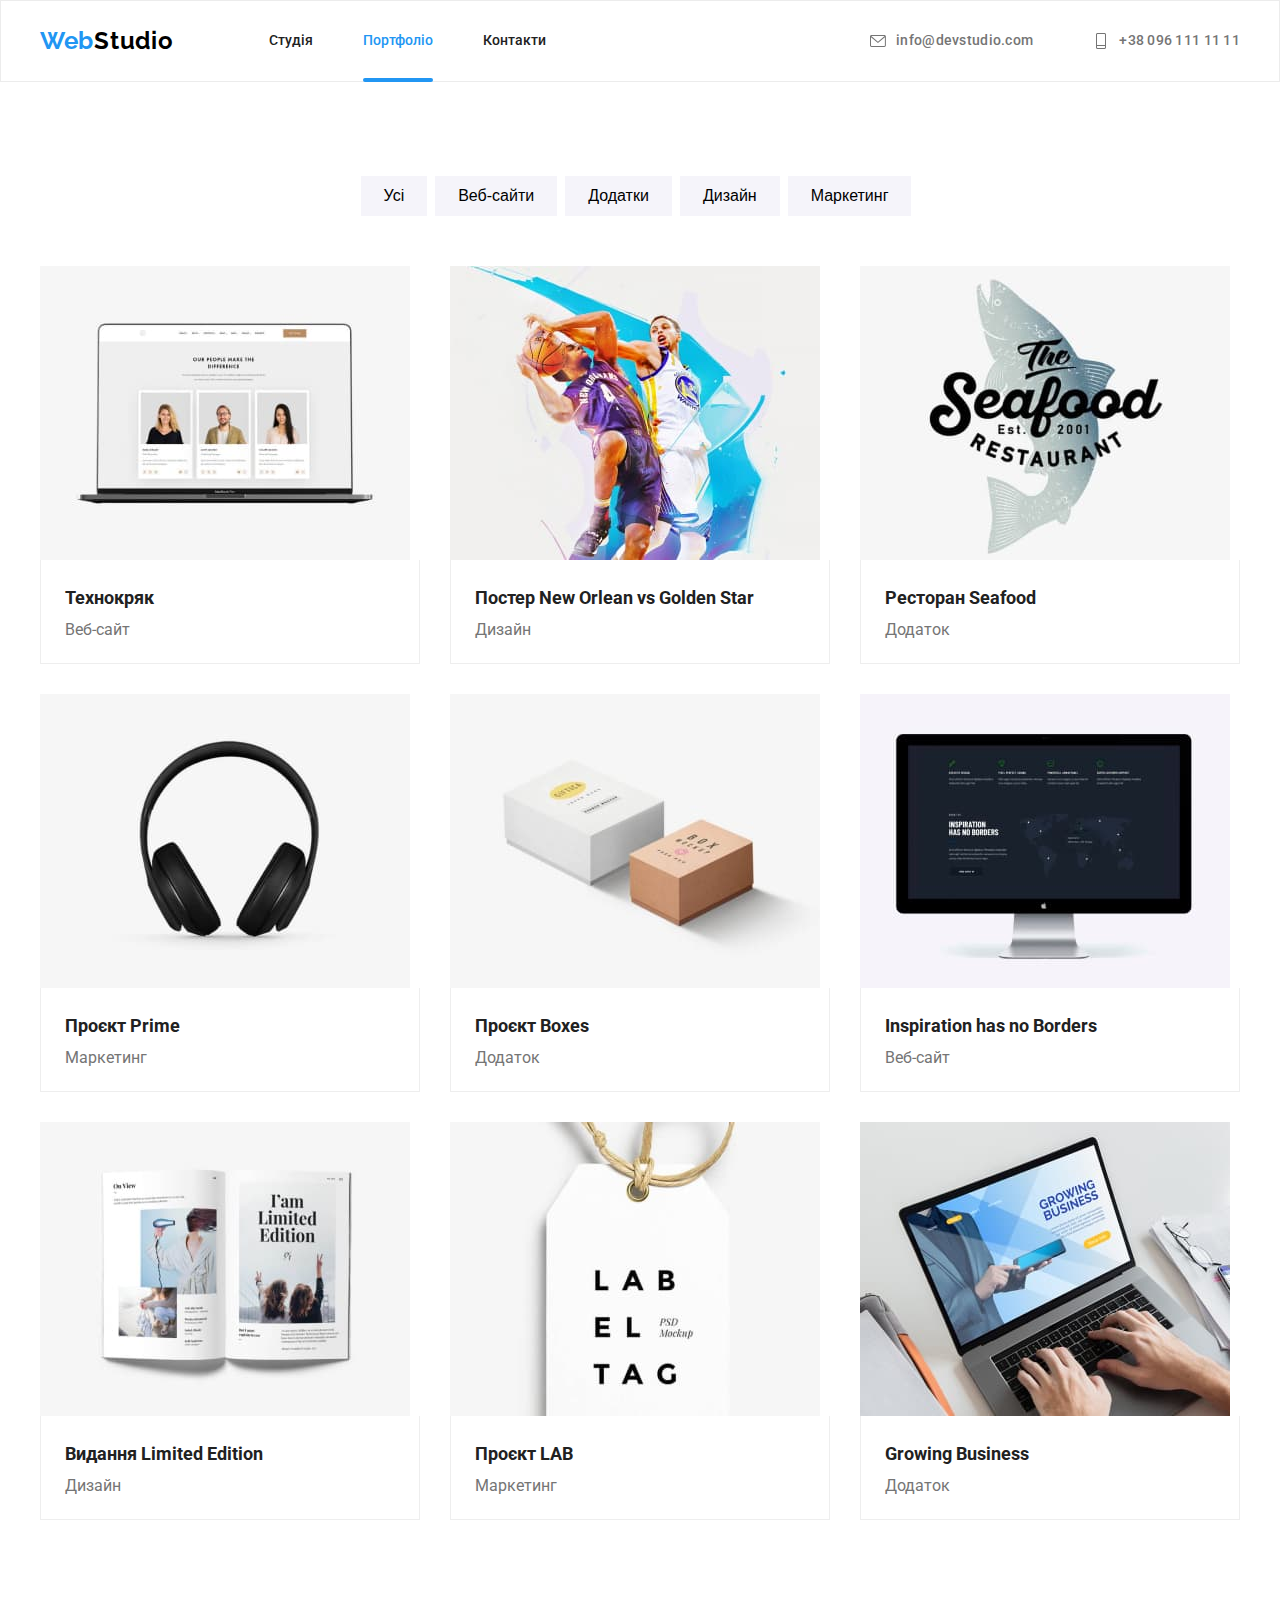
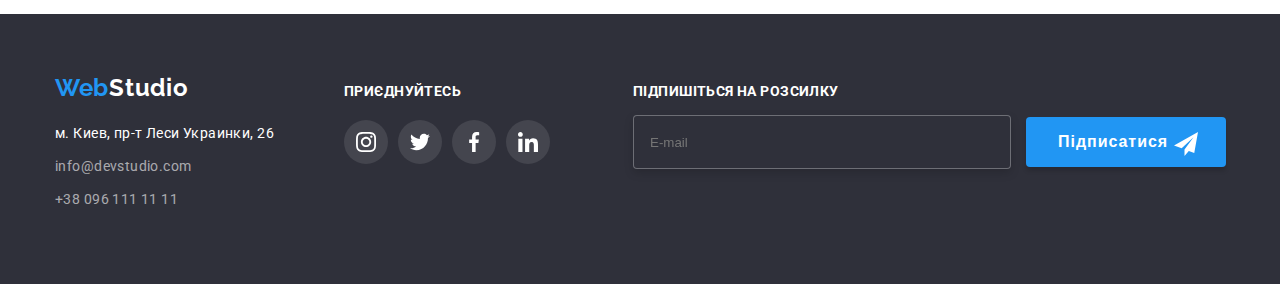
==== commit ac3cb303: "а" ====
--- a/portfolio.html
+++ b/portfolio.html
@@ -39,7 +39,7 @@
         </nav> 
     </div>
 </header>
-</div>
+
 <!--Cnopka-->
 <main>
 
--- a/css/main.min.css
+++ b/css/main.min.css
@@ -1 +1 @@
-body{background:#fff;color:#212121;font-family:"Roboto",sans-serif;font-style:normal;font-size:14px;line-height:1.7;text-decoration:none;margin:0}h1,h2,h3,h4,h5,a{margin:0;padding:0}ul{margin:0;padding:0}img{display:block;width:100%;max-width:100%;height:auto}p{color:#757575;text-decoration:none;margin:0;padding:0;font-size:16px}a{text-decoration:none}.header{border:1px solid #ececec}.list{padding:0;margin:0;list-style:none}.main-nav{display:-webkit-box;display:-ms-flexbox;display:flex;-ms-flex-wrap:wrap;flex-wrap:wrap;-webkit-box-align:center;-ms-flex-align:center;align-items:center}@media screen and (min-width: 480px){.main-nav{max-width:480px}}@media screen and (min-width: 768px){.main-nav{max-width:768px}}@media screen and (min-width: 1200px){.main-nav{max-width:1200px}}.site-nav{font-family:"roboto";display:-webkit-box;display:-ms-flexbox;display:flex;margin-left:95px}.site-nav__item:not(:last-child){margin-right:50px}.site-nav__link{position:relative;display:block;padding-top:32px;padding-bottom:32px;color:#212121;font-weight:500;font-size:14px;line-height:1.14;text-decoration:none;-webkit-transition-property:color;transition-property:color;-webkit-transition-duration:250ms;transition-duration:250ms;-webkit-transition-timing-function:cubic-bezier(0.4, 0, 0.2, 1);transition-timing-function:cubic-bezier(0.4, 0, 0.2, 1)}.site-nav__link::after{content:"";position:absolute;left:0;bottom:-1px;display:block;width:100%;height:4px;background-color:#188ce8;opacity:0;border-radius:2px}.site-nav__link:hover,.site-nav__link:focus{color:#2196f3;border-radius:4px;text-decoration:none}.site-nav__link.current{color:#2196f3}.site-nav__link.current.current::after{opacity:1;background:#2196f3}.foundation{font-family:"roboto";font-style:normal;padding-top:200px;padding-bottom:200px;background-color:#757575;background-image:-webkit-gradient(linear, left top, left bottom, from(rgba(47, 48, 58, 0.4)), to(rgba(47, 48, 58, 0.4))),url(../images/img.jpg);background-image:linear-gradient(rgba(47, 48, 58, 0.4), rgba(47, 48, 58, 0.4)),url(../images/img.jpg);max-width:100%;height:100%;margin:0 auto;text-align:center}@media screen and (min-width: 480px){.foundation{max-width:480px}}@media screen and (min-width: 768px){.foundation{max-width:768px}}@media screen and (min-width: 1200px){.foundation{max-width:1200px}}.foundation-title{display:block;width:696px;margin:0 auto;margin-top:0;margin-bottom:30px}.foundation-title{color:#fff;font-family:"roboto";font-style:normal;font-weight:900;font-size:44px;line-height:1.36;text-align:center;letter-spacing:.06em;text-transform:uppercase}.feature .item{width:100%}.feature{display:-webkit-box;display:-ms-flexbox;display:flex;-ms-flex-wrap:wrap;flex-wrap:wrap;gap:30px}.feature .list .item{width:270px;height:74px}.list-item::before{display:block;-ms-flex-wrap:wrap;flex-wrap:wrap;content:"";width:100%;height:120px;background-size:70px 70px;background-repeat:no-repeat;background-position:center;background-color:#f5f4fa;margin-bottom:30px}@media screen and (min-width: 768px){.list-item::before{-ms-flex-preferred-size:calc((100% - 30px)/2);flex-basis:calc((100% - 30px)/2)}}@media screen and (min-width: 1200px){.list-item::before{-ms-flex-preferred-size:calc((100% - 90px)/4);flex-basis:calc((100% - 90px)/4)}}.icon-antenna::before{background-image:url(../images/antenna.svg)}.icon-clock::before{background-image:url(../images/clock.svg)}.icon-diagram::before{background-image:url(../images/diagram.svg)}.icon-astronaut::before{background-image:url(../images/astronaut.svg)}.section-title{padding-top:0;color:#212121;margin-bottom:50px;font-weight:700;font-size:36px;line-height:1.2;text-align:center;text-decoration:none;letter-spacing:.03em}.feature-title{margin-bottom:10px;Font-weight:700;font-size:14px;line-height:1.14;letter-spacing:.03em}.feature-text{font-weight:400;font-size:14px;line-height:1.71;letter-spacing:.03em}@media screen and (min-width: 480px){.feature-text{max-width:450px}}@media screen and (min-width: 768px){.feature-text{max-width:354px}}@media screen and (min-width: 1200px){.feature-text{width:270px}}.feature .list .title{color:#000;font-weight:700;font-size:14px;line-height:1.14}.feature .list .link{color:#2196f3}.occupation{position:relative;display:-webkit-box;display:-ms-flexbox;display:flex;gap:30px}.product-actions{position:absolute;top:76%;width:370px;height:70px;background:rgba(47,48,58,.8);border:1px solid #000;-webkit-box-shadow:0px 4px 4px rgba(0,0,0,.25);box-shadow:0px 4px 4px rgba(0,0,0,.25);display:-webkit-box;display:-ms-flexbox;display:flex;-webkit-box-align:center;-ms-flex-align:center;align-items:center;-webkit-box-pack:center;-ms-flex-pack:center;justify-content:center}.box-text{font-weight:700;font-size:14px;line-height:1.1;letter-spacing:.03em;text-transform:uppercase;color:#fff}.occupation .list{width:370px;height:294px}.team{display:-webkit-box;display:-ms-flexbox;display:flex;-ms-flex-wrap:wrap;flex-wrap:wrap;gap:30px;background:#f5f4fa}.team .list,.title{color:#212121}.team .item{background-color:#fff;width:100%;-webkit-box-shadow:0px 1px 3px rgba(0,0,0,.12),0px 1px 1px rgba(0,0,0,.14),0px 2px 1px rgba(0,0,0,.2);box-shadow:0px 1px 3px rgba(0,0,0,.12),0px 1px 1px rgba(0,0,0,.14),0px 2px 1px rgba(0,0,0,.2);border-radius:0px 0px 4px 4px}@media screen and (min-width: 768px){.team .item{width:calc((100% - 30px)/2)}}@media screen and (min-width: 1200px){.team .item{width:calc((100% - 90px)/4)}}.team-title{margin-top:0;margin-bottom:10px;font-weight:500;font-size:16px;line-height:1.2;text-align:center;letter-spacing:.03em}.team-text{font-weight:400;font-size:16px;line-height:1.2;text-align:center;letter-spacing:.03em;margin-bottom:16px}.team-foto{width:270px;height:260px;border-radius:0px}.team-heading{padding:30px;border-bottom:1px solid #eee;border-left:1px solid #eee;border-right:1px solid #eee}.icon-list{display:-webkit-box;display:-ms-flexbox;display:flex;-ms-flex-wrap:wrap;flex-wrap:wrap;list-style:none;gap:10px}.team-options{content:"";width:44px;height:44px}.team-link{display:-webkit-box;display:-ms-flexbox;display:flex;-ms-flex-wrap:wrap;flex-wrap:wrap;-webkit-box-align:center;-ms-flex-align:center;align-items:center;-webkit-box-pack:center;-ms-flex-pack:center;justify-content:center;width:100%;height:100%;padding:0;border:none;color:#afb1b8;border-radius:50%;-webkit-transition-property:color,background-color;transition-property:color,background-color;-webkit-transition-duration:250ms;transition-duration:250ms;-webkit-transition-timing-function:cubic-bezier(0.4, 0, 0.2, 1);transition-timing-function:cubic-bezier(0.4, 0, 0.2, 1)}.team-link:hover,.team-link:focus{color:#fff;background-color:#188ce8}.team-icon{width:20px;height:20px;fill:currentColor}.contact{font-family:"roboto";display:-webkit-box;display:-ms-flexbox;display:flex;margin-left:auto;-webkit-transition-property:color;transition-property:color;-webkit-transition-duration:250ms;transition-duration:250ms;-webkit-transition-timing-function:cubic-bezier(0.4, 0, 0.2, 1);transition-timing-function:cubic-bezier(0.4, 0, 0.2, 1)}.contact:hover,.contact:focus{color:#2196f3}@media screen and (min-width: 480px){.contact{max-width:480px}}@media screen and (min-width: 768px){.contact{max-width:768px}}@media screen and (min-width: 1200px){.contact{max-width:1200px}}.contact{color:#757575;font-weight:500;font-size:14px;line-height:1.14;letter-spacing:.02em}.contact__icon{width:16px;height:16px;margin-right:10px;fill:currentColor}.contact__tel{-webkit-transition-property:color;transition-property:color;-webkit-transition-duration:250ms;transition-duration:250ms;-webkit-transition-timing-function:cubic-bezier(0.4, 0, 0.2, 1);transition-timing-function:cubic-bezier(0.4, 0, 0.2, 1)}.contact__mail{-webkit-transition-property:color;transition-property:color;-webkit-transition-duration:250ms;transition-duration:250ms;-webkit-transition-timing-function:cubic-bezier(0.4, 0, 0.2, 1);transition-timing-function:cubic-bezier(0.4, 0, 0.2, 1)}.contact__mail:hover,.contact__mail:focus{fill:currentColor}.contact__item:not(:last-child){margin-right:50px}.clients{display:-webkit-box;display:-ms-flexbox;display:flex;-ms-flex-wrap:wrap;flex-wrap:wrap}.clients__options{content:"";width:170px;height:92px;list-style:none;margin:0 auto;padding-top:15px}@media screen and (min-width: 480px){.clients__options{width:calc((100% - 30px)/2)}}@media screen and (min-width: 768px){.clients__options{width:calc((100% - 30px)/3)}}@media screen and (min-width: 1200px){.clients__options{width:calc((100% - 30px)/6)}}.clients__link{display:-webkit-box;display:-ms-flexbox;display:flex;-webkit-box-align:center;-ms-flex-align:center;align-items:center;-webkit-box-pack:center;-ms-flex-pack:center;justify-content:center;width:100%;height:100%;padding:0;border:none;color:#afb1b8;border:1px solid #afb1b8;border-radius:4px;gap:30px;-webkit-transition-property:color,border-color;transition-property:color,border-color;-webkit-transition-duration:250ms;transition-duration:250ms;-webkit-transition-timing-function:cubic-bezier(0.4, 0, 0.2, 1);transition-timing-function:cubic-bezier(0.4, 0, 0.2, 1)}.clients__link:hover,.clients__link:focus{color:#188ce8;border-color:#188ce8}.clients__icon{width:106px;height:60px;fill:currentColor}.cry{display:-webkit-box;display:-ms-flexbox;display:flex;-webkit-box-pack:center;-ms-flex-pack:center;justify-content:center;gap:8px;margin-bottom:50px}.cry-button{background-color:#f5f4fa;color:#000;padding:6px 22px;font-weight:500;font-size:16px;line-height:1.62;border:1px solid rgba(0,0,0,0);-webkit-transition-property:color,background-color,-webkit-box-shadow;transition-property:color,background-color,-webkit-box-shadow;transition-property:color,background-color,box-shadow;transition-property:color,background-color,box-shadow,-webkit-box-shadow;-webkit-transition-duration:250ms;transition-duration:250ms;-webkit-transition-timing-function:cubic-bezier(0.4, 0, 0.2, 1);transition-timing-function:cubic-bezier(0.4, 0, 0.2, 1)}.cry .list,.cry-links:hover,.cry .list,.cry-links:focus{background-color:#2196f3;color:#fff;-webkit-box-shadow:0px 3px 1px rgba(0,0,0,.1),0px 1px 2px rgba(0,0,0,.08),0px 2px 2px rgba(0,0,0,.12);box-shadow:0px 3px 1px rgba(0,0,0,.1),0px 1px 2px rgba(0,0,0,.08),0px 2px 2px rgba(0,0,0,.12)}.cry-button .cry-links{padding:6px 22px;display:inline-block;border-radius:8px;text-align:center;border-radius:4px}.portfolio-foto{position:relative;display:-webkit-box;display:-ms-flexbox;display:flex;-ms-flex-wrap:wrap;flex-wrap:wrap;gap:30px;padding-bottom:94px}.portfolio-foto .item-portfolio{width:calc((100% - 60px)/3)}.portfolio-foto .item-portfolio:hover,.portfolio-foto .item-portfolio:focus{-webkit-box-shadow:0px 1px 1px rgba(0,0,0,.12),0px 4px 4px rgba(0,0,0,.06),1px 4px 6px rgba(0,0,0,.16);box-shadow:0px 1px 1px rgba(0,0,0,.12),0px 4px 4px rgba(0,0,0,.06),1px 4px 6px rgba(0,0,0,.16)}.portfolio-foto .title{font-weight:700;font-size:18px;line-height:2}.card-heading{padding:20px 24px;border-bottom:1px solid #eee;border-left:1px solid #eee;border-right:1px solid #eee}.portfolio .list .title{font-weight:700;font-size:18px;line-height:2;text-decoration:none}.animation{display:block}.animation-card{position:relative;overflow:hidden;top:0%;left:0%;width:370px;height:294px}.text-animation{position:absolute;top:0;left:0;padding-top:63px;padding-right:24px;padding-bottom:63px;padding-left:24px;width:100%;height:100%;background:rgba(33,150,243,.9);font-size:18px;line-height:1.56;color:#fff;-webkit-transform:translateY(100%);transform:translateY(100%);opacity:1;-webkit-transition:opacity 250ms cubic-bezier(0.4, 0, 0.2, 1),-webkit-transform 250ms cubic-bezier(0.4, 0, 0.2, 1),-webkit-box-shadow 250ms cubic-bezier(0.4, 0, 0.2, 1);transition:opacity 250ms cubic-bezier(0.4, 0, 0.2, 1),-webkit-transform 250ms cubic-bezier(0.4, 0, 0.2, 1),-webkit-box-shadow 250ms cubic-bezier(0.4, 0, 0.2, 1);transition:transform 250ms cubic-bezier(0.4, 0, 0.2, 1),opacity 250ms cubic-bezier(0.4, 0, 0.2, 1),box-shadow 250ms cubic-bezier(0.4, 0, 0.2, 1);transition:transform 250ms cubic-bezier(0.4, 0, 0.2, 1),opacity 250ms cubic-bezier(0.4, 0, 0.2, 1),box-shadow 250ms cubic-bezier(0.4, 0, 0.2, 1),-webkit-transform 250ms cubic-bezier(0.4, 0, 0.2, 1),-webkit-box-shadow 250ms cubic-bezier(0.4, 0, 0.2, 1)}.portfolio-foto :hover .text-animation,.portfolio-foto :focus .text-animation{-webkit-transform:translateY(0%);transform:translateY(0%);opacity:1}.footer{padding-top:60px;padding-bottom:60px;background-color:#2f303a}@media screen and (min-width: 480px){.footer{max-width:480px}}@media screen and (min-width: 768px){.footer{max-width:768px}}@media screen and (min-width: 1200px){.footer{max-width:100%}}.footer-list .item{font-family:"Roboto";font-style:normal;list-style:none;margin-bottom:9px}.footer-contact{color:rgba(255,255,255,.6);font-style:normal;font-weight:400;font-size:14px;line-height:1.7;letter-spacing:.03em}.footer-adress{font-style:normal;font-weight:400;font-size:14px;line-height:1.71;letter-spacing:.03em;color:#fff}.footer-title{font-weight:700;font-size:14px;line-height:1.1;letter-spacing:.03em;text-transform:uppercase;color:#fff;margin-bottom:20px}.footer .container{-webkit-box-align:baseline;-ms-flex-align:baseline;align-items:baseline;display:-webkit-box;display:-ms-flexbox;display:flex}.footer-options{content:"";width:44px;height:44px}.footer .icon-list{display:-webkit-box;display:-ms-flexbox;display:flex;-webkit-box-align:center;-ms-flex-align:center;align-items:center}.footer-seti{margin-left:70px}.footer-link{margin:0;display:-webkit-box;display:-ms-flexbox;display:flex;-webkit-box-align:center;-ms-flex-align:center;align-items:center;-webkit-box-pack:center;-ms-flex-pack:center;justify-content:center;width:100%;height:100%;padding:0;border:none;color:#fff;border-radius:50%;background-color:rgba(255,255,255,.1);-webkit-transition-property:background-color;transition-property:background-color;-webkit-transition-duration:250ms;transition-duration:250ms;-webkit-transition-timing-function:cubic-bezier(0.4, 0, 0.2, 1);transition-timing-function:cubic-bezier(0.4, 0, 0.2, 1)}.footer-link:hover,.footer-link:focus{color:#fff;background-color:#188ce8}.footer-icon{width:20px;height:20px;fill:currentColor}.foot-form-field{margin-left:93px;position:relative;display:-webkit-box;display:-ms-flexbox;display:flex;-webkit-box-orient:vertical;-webkit-box-direction:normal;-ms-flex-direction:column;flex-direction:column}.form-title{padding-bottom:20px;font-weight:700;font-size:14px;line-height:1.2;letter-spacing:.03em;text-transform:uppercase;color:#fff}.foot-form-input{padding-left:16px;width:358px;height:50px;background-color:#2f303a;border:1px solid rgba(255,255,255,.3);-webkit-filter:drop-shadow(0px 4px 4px rgba(0, 0, 0, 0.15));filter:drop-shadow(0px 4px 4px rgba(0, 0, 0, 0.15));border-radius:4px}.foot-btn{margin-left:12px;background:#2196f3;-webkit-box-shadow:0px 4px 4px rgba(0,0,0,.15);box-shadow:0px 4px 4px rgba(0,0,0,.15);border-radius:4px;border:1px solid rgba(0,0,0,0);width:200px;height:50px;cursor:pointer}.foot-btn:focus,.foot-btn:hover{background-color:#188ce8;-webkit-box-shadow:0px 4px 4px rgba(0,0,0,.15);box-shadow:0px 4px 4px rgba(0,0,0,.15)}.foot-btn .text{padding-left:25px;font-weight:700;font-size:16px;line-height:1.88;display:-webkit-box;display:-ms-flexbox;display:flex;-webkit-box-align:center;-ms-flex-align:center;align-items:center;text-align:center;letter-spacing:.06em;color:#fff}.icon-foot{position:absolute;right:28px;bottom:15%}.cry{display:-webkit-box;display:-ms-flexbox;display:flex;-webkit-box-pack:center;-ms-flex-pack:center;justify-content:center;gap:8px;margin-bottom:50px}.cry-button{background-color:#f5f4fa;color:#000;padding:6px 22px;font-weight:500;font-size:16px;line-height:1.62;border:1px solid rgba(0,0,0,0);-webkit-transition-property:color,background-color,-webkit-box-shadow;transition-property:color,background-color,-webkit-box-shadow;transition-property:color,background-color,box-shadow;transition-property:color,background-color,box-shadow,-webkit-box-shadow;-webkit-transition-duration:250ms;transition-duration:250ms;-webkit-transition-timing-function:cubic-bezier(0.4, 0, 0.2, 1);transition-timing-function:cubic-bezier(0.4, 0, 0.2, 1)}.cry .list,.cry-links:hover,.cry .list,.cry-links:focus{background-color:#2196f3;color:#fff;-webkit-box-shadow:0px 3px 1px rgba(0,0,0,.1),0px 1px 2px rgba(0,0,0,.08),0px 2px 2px rgba(0,0,0,.12);box-shadow:0px 3px 1px rgba(0,0,0,.1),0px 1px 2px rgba(0,0,0,.08),0px 2px 2px rgba(0,0,0,.12)}.cry-button .cry-links{padding:6px 22px;display:inline-block;border-radius:8px;text-align:center;border-radius:4px}.visually-hidden{position:absolute;white-space:nowrap;width:1px;height:1px;overflow:hidden;border:0;padding:0;clip:rect(0 0 0 0);-webkit-clip-path:inset(50%);clip-path:inset(50%);margin:-1px}.container{width:100%;padding-left:15px;padding-right:15px;margin-left:auto;margin-right:auto}@media screen and (min-width: 480px){.container{max-width:480px}}@media screen and (min-width: 768px){.container{max-width:768px}}@media screen and (min-width: 1200px){.container{max-width:1200px}}.section.no-padding{padding-bottom:0}.section{padding-top:94px;padding-bottom:94px}.button{background-color:#188ce8;color:#fff;font-weight:700;font-size:16px;line-height:1.8;text-decoration:none;font-family:inherit}.button{cursor:pointer;font-family:inherit;border:1px solid rgba(0,0,0,0)}.button-primary{background-color:#188ce8;color:#fff;display:-webkit-box;display:-ms-flexbox;display:flex;border:1px solid rgba(0,0,0,0);font-family:inherit;display:inline-block;padding:10px 32px;border-radius:4px;min-width:216px;text-align:center}.button-primary{font-family:"Roboto";font-style:normal;font-weight:700;font-size:16px;line-height:1.88;-webkit-box-align:center;-ms-flex-align:center;align-items:center;text-align:center;letter-spacing:.06em;cursor:pointer}.button-primary:focus,.button-primary:hover{background-color:#2196f3;color:#fff}.logo{font-family:"Raleway";color:#2196f3;font-family:Raleway,sans-serif;font-size:26px;line-height:1.2;text-decoration:none}.heder-logo{font-family:"Raleway";color:#000}.footer-logo{color:#fff}.footer .logo{display:block;margin-bottom:20px}.backdrop{position:fixed;top:0;left:0;width:100%;height:100%;background-color:rgba(0,0,0,.2);-webkit-transition:opacity 250ms cubic-bezier(0.4, 0, 0.2, 1),visibility 250ms cubic-bezier(0.4, 0, 0.2, 1);transition:opacity 250ms cubic-bezier(0.4, 0, 0.2, 1),visibility 250ms cubic-bezier(0.4, 0, 0.2, 1)}.backdrop.is-hidden{opacity:0;visibility:hidden;pointer-events:none}.modal{padding:40px;position:absolute;top:50%;left:50%;background-color:#fff;width:528px;height:581px;-webkit-transform:translate(-50%, -50%);transform:translate(-50%, -50%);-webkit-box-shadow:0px 1px 3px rgba(0,0,0,.12),0px 1px 1px rgba(0,0,0,.14),0px 2px 1px rgba(0,0,0,.2);box-shadow:0px 1px 3px rgba(0,0,0,.12),0px 1px 1px rgba(0,0,0,.14),0px 2px 1px rgba(0,0,0,.2);border-radius:4px}.icon-close{position:absolute;top:50%;left:50%;-webkit-transform:translate(-50%, -50%);transform:translate(-50%, -50%);width:18px;height:18px;-webkit-transition:opacity 250ms cubic-bezier(0.4, 0, 0.2, 1),-webkit-transform 250ms cubic-bezier(0.4, 0, 0.2, 1);transition:opacity 250ms cubic-bezier(0.4, 0, 0.2, 1),-webkit-transform 250ms cubic-bezier(0.4, 0, 0.2, 1);transition:transform 250ms cubic-bezier(0.4, 0, 0.2, 1),opacity 250ms cubic-bezier(0.4, 0, 0.2, 1);transition:transform 250ms cubic-bezier(0.4, 0, 0.2, 1),opacity 250ms cubic-bezier(0.4, 0, 0.2, 1),-webkit-transform 250ms cubic-bezier(0.4, 0, 0.2, 1);cursor:pointer;fill:#000}.icon-close:focus,.icon-close:hover{fill:#2196f3}.modal-btd{position:absolute;top:8px;right:8px;width:30px;height:30px;border:1px solid rgba(0,0,0,.1);background-color:rgba(0,0,0,0);border-radius:50%}.modal-title{margin-bottom:12px;font-style:normal;font-weight:700;font-size:20px;line-height:23px;text-align:center;letter-spacing:.03em;color:#212121}.form{width:100%;margin-left:auto;margin-right:auto}.form-field{position:relative;display:-webkit-box;display:-ms-flexbox;display:flex;-webkit-box-orient:vertical;-webkit-box-direction:normal;-ms-flex-direction:column;flex-direction:column;margin-bottom:10px}.form-input{padding-left:47px;width:448px;height:40px;font:inherit;border:1px solid rgba(33,33,33,.2);border-radius:4px;-webkit-transition-property:color,background-color,-webkit-box-shadow;transition-property:color,background-color,-webkit-box-shadow;transition-property:color,background-color,box-shadow;transition-property:color,background-color,box-shadow,-webkit-box-shadow;-webkit-transition-duration:250ms;transition-duration:250ms;-webkit-transition-timing-function:cubic-bezier(0.4, 0, 0.2, 1);transition-timing-function:cubic-bezier(0.4, 0, 0.2, 1)}.form-input:focus,.form-input:hover{outline:1px solid #188ce8;border:rgba(0,0,0,0)}.icon-form{position:absolute;top:50%;left:12px;display:inline-block;width:18px;height:18px;fill:#000}.form-input:focus+.icon-form,.form-input:hover+.icon-form{fill:#188ce8}.form-field label{font-weight:400;font-size:12px;line-height:1.2;letter-spacing:.01em;color:#757575;margin-bottom:4px}.form-comment{position:relative;display:-webkit-box;display:-ms-flexbox;display:flex;-webkit-box-orient:vertical;-webkit-box-direction:normal;-ms-flex-direction:column;flex-direction:column;margin-bottom:20px}.form-comment label{font-weight:400;font-size:12px;line-height:1.2;letter-spacing:.01em;color:#757575;margin-bottom:4px}.comment{padding:8px;display:-webkit-box;display:-ms-flexbox;display:flex;-webkit-box-orient:vertical;-webkit-box-direction:normal;-ms-flex-direction:column;flex-direction:column;resize:none;border:1px solid rgba(33,33,33,.2);border-radius:4px}.comment:focus,.comment:hover{outline:1px solid #188ce8}.topic-text{display:-webkit-box;display:-ms-flexbox;display:flex;text-align:center;-webkit-box-align:center;-ms-flex-align:center;align-items:center;font-style:normal;font-weight:400;font-size:14px;line-height:1.71;letter-spacing:.03em;color:#757575;-webkit-box-pack:center;-ms-flex-pack:center;justify-content:center}.condition{margin-left:10px;-webkit-text-decoration-line:underline;text-decoration-line:underline;color:#2196f3}.checkbox{position:absolute;width:1px;height:1px;margin:-1px;border:0;padding:0;clip:rect(0 0 0 0);overflow:hidden}.checkbox-icon{display:-webkit-box;display:-ms-flexbox;display:flex;text-align:center;-webkit-box-align:center;-ms-flex-align:center;align-items:center;margin-right:8px;content:"";display:inline-block;align-items:center;width:16px;height:15px;border:2px solid #000;border-radius:2px;cursor:pointer}.checkbox:checked+.checkbox-icon{border-color:#188ce8;background-color:#188ce8;background-size:contain;background-origin:border-box;-webkit-transition-property:color,background-color,-webkit-box-shadow;transition-property:color,background-color,-webkit-box-shadow;transition-property:color,background-color,box-shadow;transition-property:color,background-color,box-shadow,-webkit-box-shadow;-webkit-transition-duration:250ms;transition-duration:250ms;-webkit-transition-timing-function:cubic-bezier(0.4, 0, 0.2, 1);transition-timing-function:cubic-bezier(0.4, 0, 0.2, 1)}.btn-form{margin:auto;margin-top:30px;width:200px;height:50px;padding:10px 52px;font-weight:700;font-size:16px;line-height:1.88;display:-webkit-box;display:-ms-flexbox;display:flex;-webkit-box-align:center;-ms-flex-align:center;align-items:center;text-align:center;letter-spacing:.06em;color:#fff;background:#2196f3;-webkit-box-shadow:0px 4px 4px rgba(0,0,0,.15);box-shadow:0px 4px 4px rgba(0,0,0,.15);border-radius:4px;-webkit-transition-property:color,background-color,-webkit-box-shadow;transition-property:color,background-color,-webkit-box-shadow;transition-property:color,background-color,box-shadow;transition-property:color,background-color,box-shadow,-webkit-box-shadow;-webkit-transition-duration:250ms;transition-duration:250ms;-webkit-transition-timing-function:cubic-bezier(0.4, 0, 0.2, 1);transition-timing-function:cubic-bezier(0.4, 0, 0.2, 1);cursor:pointer;border:1px solid rgba(0,0,0,0)}.btn-form:hover,.btn-form:focus{background-color:#188ce8;-webkit-box-shadow:0px 4px 4px rgba(0,0,0,.15);box-shadow:0px 4px 4px rgba(0,0,0,.15)}/*# sourceMappingURL=main.min.css.map */+body{background:#fff;color:#212121;font-family:"Roboto",sans-serif;font-style:normal;font-size:14px;line-height:1.7;text-decoration:none;margin:0}.no-scroll{overflow:hidden}h1,h2,h3,h4,h5,a{margin:0;padding:0}ul{margin:0;padding:0}img{display:block;width:100%;max-width:100%;height:auto}p{color:#757575;text-decoration:none;margin:0;padding:0;font-size:16px}a{text-decoration:none}.container{width:100%;padding-left:15px;padding-right:15px;margin-left:auto;margin-right:auto}@media screen and (min-width: 450px){.container{max-width:480px}}@media screen and (min-width: 768px){.container{max-width:768px}}@media screen and (min-width: 1200px){.container{max-width:1200px}}.section.no-padding{padding-bottom:0}.section{padding-top:94px;padding-bottom:94px}.button{background-color:#188ce8;color:#fff;font-weight:700;font-size:16px;line-height:1.8;text-decoration:none;font-family:inherit}.button{cursor:pointer;font-family:inherit;border:1px solid rgba(0,0,0,0)}.button-primary{background-color:#188ce8;color:#fff;display:-webkit-box;display:-ms-flexbox;display:flex;border:1px solid rgba(0,0,0,0);font-family:inherit;display:inline-block;padding:10px 32px;border-radius:4px;min-width:216px;text-align:center}.button-primary{font-family:"Roboto";font-style:normal;font-weight:700;line-height:1.88;-webkit-box-align:center;-ms-flex-align:center;align-items:center;text-align:center;letter-spacing:.06em;cursor:pointer}.button-primary:focus,.button-primary:hover{background-color:#2196f3;color:#fff}@media screen and (min-width: 450px){.button-primary{font-size:16px}}@media screen and (min-width: 768px){.button-primary{font-size:16px}}@media screen and (min-width: 1200px){.button-primary{font-size:16px}}.logo{margin-top:16px;font-family:"Raleway";color:#2196f3;font-family:Raleway,sans-serif;font-size:26px;line-height:1.2;text-decoration:none}@media screen and (min-width: 450px){.logo{margin-top:16px;font-weight:700;font-size:24px;line-height:1.1666666667;letter-spacing:.03em}}@media screen and (min-width: 768px){.logo{margin-top:0px;font-weight:700;font-size:24px;line-height:1.1666666667;letter-spacing:.03em}}@media screen and (min-width: 1200px){.logo{margin-top:0px;font-weight:700;font-size:24px;line-height:1.1666666667;letter-spacing:.03em}}.heder-logo{font-family:"Raleway";color:#000}.footer-logo{color:#fff}.footer .logo{margin-left:90px;display:block;margin-bottom:20px}@media screen and (min-width: 450px){.footer .logo{margin-left:163px}}@media screen and (min-width: 1200px){.footer .logo{margin-left:15px}}.backdrop{position:fixed;top:0;left:0;width:100%;height:100%;background-color:rgba(0,0,0,.2);-webkit-transition:opacity 250ms cubic-bezier(0.4, 0, 0.2, 1),visibility 250ms cubic-bezier(0.4, 0, 0.2, 1);transition:opacity 250ms cubic-bezier(0.4, 0, 0.2, 1),visibility 250ms cubic-bezier(0.4, 0, 0.2, 1)}.backdrop.is-hidden{opacity:0;visibility:hidden;pointer-events:none}.modal{padding:40px;position:absolute;top:50%;left:50%;background-color:#fff;width:528px;height:581px;-webkit-transform:translate(-50%, -50%);transform:translate(-50%, -50%);-webkit-box-shadow:0px 1px 3px rgba(0,0,0,.12),0px 1px 1px rgba(0,0,0,.14),0px 2px 1px rgba(0,0,0,.2);box-shadow:0px 1px 3px rgba(0,0,0,.12),0px 1px 1px rgba(0,0,0,.14),0px 2px 1px rgba(0,0,0,.2);border-radius:4px}@media screen and (min-width: 450px){.modal{top:15%;left:15%;-webkit-transform:translate(-15%, -15%);transform:translate(-15%, -15%);width:450px;height:609px}}@media screen and (min-width: 768px){.modal{top:50%;left:50%;-webkit-transform:translate(-50%, -50%);transform:translate(-50%, -50%);width:450px;height:609px}}@media screen and (min-width: 1200px){.modal{width:528px;height:581px}}.icon-close{position:absolute;top:50%;left:50%;-webkit-transform:translate(-50%, -50%);transform:translate(-50%, -50%);width:18px;height:18px;-webkit-transition:opacity 250ms cubic-bezier(0.4, 0, 0.2, 1),-webkit-transform 250ms cubic-bezier(0.4, 0, 0.2, 1);transition:opacity 250ms cubic-bezier(0.4, 0, 0.2, 1),-webkit-transform 250ms cubic-bezier(0.4, 0, 0.2, 1);transition:transform 250ms cubic-bezier(0.4, 0, 0.2, 1),opacity 250ms cubic-bezier(0.4, 0, 0.2, 1);transition:transform 250ms cubic-bezier(0.4, 0, 0.2, 1),opacity 250ms cubic-bezier(0.4, 0, 0.2, 1),-webkit-transform 250ms cubic-bezier(0.4, 0, 0.2, 1);cursor:pointer;fill:#000}.icon-close:focus,.icon-close:hover{fill:#2196f3}.modal-btd{position:absolute;top:8px;right:8px;width:30px;height:30px;border:1px solid rgba(0,0,0,.1);background-color:rgba(0,0,0,0);border-radius:50%}.modal-title{margin-bottom:12px;font-style:normal;font-weight:700;font-size:20px;line-height:1.15;text-align:center;letter-spacing:.03em;color:#212121}@media screen and (min-width: 450px){.modal-title{font-size:20px;line-height:1.5}}@media screen and (min-width: 768px){.modal-title{font-size:20px;line-height:1.5}}@media screen and (min-width: 1200px){.modal-title{font-size:20px;line-height:1.15}}.form{width:100%;margin-left:auto;margin-right:auto}.form-field{position:relative;display:-webkit-box;display:-ms-flexbox;display:flex;-webkit-box-orient:vertical;-webkit-box-direction:normal;-ms-flex-direction:column;flex-direction:column;margin-bottom:10px}.form-input{padding-left:47px;width:370px;height:40px;font:inherit;border:1px solid rgba(33,33,33,.2);border-radius:4px;-webkit-transition-property:color,background-color,-webkit-box-shadow;transition-property:color,background-color,-webkit-box-shadow;transition-property:color,background-color,box-shadow;transition-property:color,background-color,box-shadow,-webkit-box-shadow;-webkit-transition-duration:250ms;transition-duration:250ms;-webkit-transition-timing-function:cubic-bezier(0.4, 0, 0.2, 1);transition-timing-function:cubic-bezier(0.4, 0, 0.2, 1)}.form-input:focus,.form-input:hover{outline:1px solid #188ce8;border:rgba(0,0,0,0)}@media screen and (min-width: 450px){.form-input{width:370px}}@media screen and (min-width: 768px){.form-input{width:370px}}@media screen and (min-width: 1200px){.form-input{width:448PX}}.icon-form{position:absolute;top:50%;left:12px;display:inline-block;width:18px;height:18px;fill:#000}.form-input:focus+.icon-form,.form-input:hover+.icon-form{fill:#188ce8}.form-field label{font-weight:400;font-size:12px;line-height:1.2;letter-spacing:.01em;color:#757575;margin-bottom:4px}.form-comment{position:relative;display:-webkit-box;display:-ms-flexbox;display:flex;-webkit-box-orient:vertical;-webkit-box-direction:normal;-ms-flex-direction:column;flex-direction:column;margin-bottom:20px}.form-comment label{font-weight:400;font-size:12px;line-height:1.2;letter-spacing:.01em;color:#757575;margin-bottom:4px}.comment{padding:8px;display:-webkit-box;display:-ms-flexbox;display:flex;-webkit-box-orient:vertical;-webkit-box-direction:normal;-ms-flex-direction:column;flex-direction:column;resize:none;border:1px solid rgba(33,33,33,.2);border-radius:4px}.comment:focus,.comment:hover{outline:1px solid #188ce8}.topic-text{display:-webkit-box;display:-ms-flexbox;display:flex;text-align:center;-webkit-box-align:center;-ms-flex-align:center;align-items:center;font-style:normal;font-weight:400;font-size:14px;line-height:1.71;letter-spacing:.03em;color:#757575}@media screen and (min-width: 450px){.topic-text{font-size:12px;line-height:1.1666666667}}@media screen and (min-width: 768px){.topic-text{font-size:12px;line-height:1.1666666667}}@media screen and (min-width: 1200px){.topic-text{font-size:14px;line-height:1.71}}.condition{margin-left:3px;-webkit-text-decoration-line:underline;text-decoration-line:underline;color:#2196f3}@media screen and (min-width: 450px){.condition{margin-left:3px}}@media screen and (min-width: 768px){.condition{margin-left:3px}}@media screen and (min-width: 1200px){.condition{margin-left:10px}}.checkbox{position:absolute;width:1px;height:1px;margin:-1px;border:0;padding:0;clip:rect(0 0 0 0);overflow:hidden}.checkbox-icon{display:-webkit-box;display:-ms-flexbox;display:flex;text-align:center;-webkit-box-align:center;-ms-flex-align:center;align-items:center;margin-right:8px;content:"";display:inline-block;align-items:center;width:16px;height:15px;border:2px solid #000;border-radius:2px;cursor:pointer}.checkbox:checked+.checkbox-icon{border-color:#188ce8;background-color:#188ce8;background-size:contain;background-origin:border-box;-webkit-transition-property:color,background-color,-webkit-box-shadow;transition-property:color,background-color,-webkit-box-shadow;transition-property:color,background-color,box-shadow;transition-property:color,background-color,box-shadow,-webkit-box-shadow;-webkit-transition-duration:250ms;transition-duration:250ms;-webkit-transition-timing-function:cubic-bezier(0.4, 0, 0.2, 1);transition-timing-function:cubic-bezier(0.4, 0, 0.2, 1)}.btn-form{margin:auto;margin-top:30px;width:200px;height:50px;padding:10px 52px;font-weight:700;font-size:16px;line-height:1.88;display:-webkit-box;display:-ms-flexbox;display:flex;-webkit-box-align:center;-ms-flex-align:center;align-items:center;text-align:center;letter-spacing:.06em;color:#fff;background:#2196f3;-webkit-box-shadow:0px 4px 4px rgba(0,0,0,.15);box-shadow:0px 4px 4px rgba(0,0,0,.15);border-radius:4px;-webkit-transition-property:color,background-color,-webkit-box-shadow;transition-property:color,background-color,-webkit-box-shadow;transition-property:color,background-color,box-shadow;transition-property:color,background-color,box-shadow,-webkit-box-shadow;-webkit-transition-duration:250ms;transition-duration:250ms;-webkit-transition-timing-function:cubic-bezier(0.4, 0, 0.2, 1);transition-timing-function:cubic-bezier(0.4, 0, 0.2, 1);cursor:pointer;border:1px solid rgba(0,0,0,0)}.btn-form:hover,.btn-form:focus{background-color:#188ce8;-webkit-box-shadow:0px 4px 4px rgba(0,0,0,.15);box-shadow:0px 4px 4px rgba(0,0,0,.15)}.header{border:1px solid #ececec}@media screen and (min-width: 450px){.header{height:60px}}@media screen and (min-width: 768px){.header{height:80px}}@media screen and (min-width: 1200px){.header{height:80px}}.list{padding:0;margin:0;list-style:none}.main-nav{display:-webkit-box;display:-ms-flexbox;display:flex;-ms-flex-wrap:wrap;flex-wrap:wrap;-webkit-box-align:center;-ms-flex-align:center;align-items:center}.site-nav{font-family:"roboto";display:-webkit-box;display:-ms-flexbox;display:flex;margin-left:95px}.site-nav__item:not(:last-child){margin-right:50px}.site-nav__link{position:relative;display:none;padding-top:32px;padding-bottom:32px;color:#212121;font-weight:500;font-size:14px;line-height:1.14;text-decoration:none;-webkit-transition-property:color;transition-property:color;-webkit-transition-duration:250ms;transition-duration:250ms;-webkit-transition-timing-function:cubic-bezier(0.4, 0, 0.2, 1);transition-timing-function:cubic-bezier(0.4, 0, 0.2, 1)}.site-nav__link::after{content:"";position:absolute;left:0;bottom:-1px;display:block;width:100%;height:4px;background-color:#188ce8;opacity:0;border-radius:2px}.site-nav__link:hover,.site-nav__link:focus{color:#2196f3;border-radius:4px;text-decoration:none}@media screen and (min-width: 450px){.site-nav__link{display:none}}@media screen and (min-width: 768px){.site-nav__link{display:block}}@media screen and (min-width: 1200px){.site-nav__link{display:block}}.site-nav__link.current{color:#2196f3}.site-nav__link.current.current::after{opacity:1;background:#2196f3}.menu-open{display:block;margin-left:auto;margin-bottom:10px;width:24px;height:24px;border:1px solid rgba(0,0,0,0);background-color:rgba(0,0,0,0)}@media screen and (min-width: 768px){.menu-open{display:none}}@media screen and (min-width: 1200px){.menu-open{display:none}}.menu-open .icon-menu{position:absolute;margin-top:22px;top:0%;left:92%;width:24px;height:24px;-webkit-transition:opacity 250ms cubic-bezier(0.4, 0, 0.2, 1),-webkit-transform 250ms cubic-bezier(0.4, 0, 0.2, 1);transition:opacity 250ms cubic-bezier(0.4, 0, 0.2, 1),-webkit-transform 250ms cubic-bezier(0.4, 0, 0.2, 1);transition:transform 250ms cubic-bezier(0.4, 0, 0.2, 1),opacity 250ms cubic-bezier(0.4, 0, 0.2, 1);transition:transform 250ms cubic-bezier(0.4, 0, 0.2, 1),opacity 250ms cubic-bezier(0.4, 0, 0.2, 1),-webkit-transform 250ms cubic-bezier(0.4, 0, 0.2, 1);cursor:pointer;fill:#000}.menu-open .icon-menu:focus,.menu-open .icon-menu:hover{fill:#2196f3}.mob-menu{position:fixed;top:0;left:0;width:480px;height:796px;background-color:#fff}.mob-menu>.container{height:100%;display:-webkit-box;display:-ms-flexbox;display:flex;-webkit-box-orient:vertical;-webkit-box-direction:normal;-ms-flex-direction:column;flex-direction:column;-webkit-box-pack:justify;-ms-flex-pack:justify;justify-content:space-between;overflow:auto}@media screen and (min-width: 768px){.mob-menu{display:none}}@media screen and (min-width: 1200px){.mob-menu{display:none}}.menu-nav{margin-top:48px;margin-bottom:306px}.menu-mob__item{margin-left:40px}.menu-mob__item:not(:last-child){margin-bottom:32px}.menu-mob__link{font-style:normal;font-weight:500;font-size:40px;line-height:1.175;letter-spacing:.02em;color:#212121}.menu-mob__link:focus,.menu-mob__link:hover{color:#2196f3}.menu-contact{margin-left:40px;margin-bottom:54px}.menu-con__item{margin-bottom:32px}.menu-con-mail{font-weight:500;font-size:24px;line-height:1.1666666667;letter-spacing:.02em;color:#757575}.menu-con-tel{font-weight:500;font-size:34px;line-height:1.1764705882;letter-spacing:.02em;color:#2196f3}.menu-soc{display:-webkit-box;display:-ms-flexbox;display:flex;margin-left:30px;margin-bottom:48px}.menu-soc__item:not(:last-child){border-right:1px solid rgba(33,33,33,.2)}.menu-soc__link{margin-right:10px;margin-left:10px;font-weight:500;font-size:18px;line-height:1.2222222222;letter-spacing:.02em;color:#2196f3}.menu-close{display:block;margin-left:auto;margin-bottom:10px}@media screen and (min-width: 768px){.menu-close{display:none}}@media screen and (min-width: 1200px){.menu-close{display:none}}.menu-close{position:absolute;top:8px;right:8px;width:30px;height:30px;border:1px solid rgba(0,0,0,0);background-color:rgba(0,0,0,0);border-radius:50%}.menu-close .icon-close{position:absolute;top:50%;left:50%;-webkit-transform:translate(-50%, -50%);transform:translate(-50%, -50%);width:18px;height:18px;-webkit-transition:opacity 250ms cubic-bezier(0.4, 0, 0.2, 1),-webkit-transform 250ms cubic-bezier(0.4, 0, 0.2, 1);transition:opacity 250ms cubic-bezier(0.4, 0, 0.2, 1),-webkit-transform 250ms cubic-bezier(0.4, 0, 0.2, 1);transition:transform 250ms cubic-bezier(0.4, 0, 0.2, 1),opacity 250ms cubic-bezier(0.4, 0, 0.2, 1);transition:transform 250ms cubic-bezier(0.4, 0, 0.2, 1),opacity 250ms cubic-bezier(0.4, 0, 0.2, 1),-webkit-transform 250ms cubic-bezier(0.4, 0, 0.2, 1);cursor:pointer;fill:#000}.menu-close .icon-close:focus,.menu-close .icon-close:hover{fill:#2196f3}.mob-menu.is-hidden{opacity:0;visibility:hidden;pointer-events:none}.foundation{font-family:"roboto";font-style:normal;padding:118px 60px;background-color:#757575;background-image:-webkit-gradient(linear, left top, left bottom, from(rgba(47, 48, 58, 0.4)), to(rgba(47, 48, 58, 0.4))),url(../images/hero-bg-mob.jpg);background-image:linear-gradient(rgba(47, 48, 58, 0.4), rgba(47, 48, 58, 0.4)),url(../images/hero-bg-mob.jpg);background-repeat:no-repeat;background-position:center;background-size:cover;max-width:100%;height:100%;margin:0 auto;text-align:center}@media(min-device-pixel-ratio: 2),(-webkit-min-device-pixel-ratio: 2),(min-resolution: 192dpi),(min-resolution: 2dppx){.foundation{background-image:-webkit-gradient(linear, left top, left bottom, from(rgba(47, 48, 58, 0.4)), to(rgba(47, 48, 58, 0.4))),url(../images/hero-bg-mob-2х.jpg);background-image:linear-gradient(rgba(47, 48, 58, 0.4), rgba(47, 48, 58, 0.4)),url(../images/hero-bg-mob-2х.jpg)}}@media screen and (min-width: 450px){.foundation{max-width:480px;padding:118px 60px;background-image:-webkit-gradient(linear, left top, left bottom, from(rgba(47, 48, 58, 0.4)), to(rgba(47, 48, 58, 0.4))),url(../images/hero-bg-tab.jpg);background-image:linear-gradient(rgba(47, 48, 58, 0.4), rgba(47, 48, 58, 0.4)),url(../images/hero-bg-tab.jpg)}}@media screen and (min-width: 450px)and (min-device-pixel-ratio: 2),screen and (min-width: 450px)and (-webkit-min-device-pixel-ratio: 2),screen and (min-width: 450px)and (min-resolution: 192dpi),screen and (min-width: 450px)and (min-resolution: 2dppx){.foundation{background-image:-webkit-gradient(linear, left top, left bottom, from(rgba(47, 48, 58, 0.4)), to(rgba(47, 48, 58, 0.4))),url(../images/hero-bg-tab-2х.jpg);background-image:linear-gradient(rgba(47, 48, 58, 0.4), rgba(47, 48, 58, 0.4)),url(../images/hero-bg-tab-2х.jpg)}}@media screen and (min-width: 768px){.foundation{max-width:768px;padding:118px 204px;background-image:-webkit-gradient(linear, left top, left bottom, from(rgba(47, 48, 58, 0.4)), to(rgba(47, 48, 58, 0.4))),url(../images/hero-bg-desk.jpg);background-image:linear-gradient(rgba(47, 48, 58, 0.4), rgba(47, 48, 58, 0.4)),url(../images/hero-bg-desk.jpg)}}@media screen and (min-width: 768px)and (min-device-pixel-ratio: 2),screen and (min-width: 768px)and (-webkit-min-device-pixel-ratio: 2),screen and (min-width: 768px)and (min-resolution: 192dpi),screen and (min-width: 768px)and (min-resolution: 2dppx){.foundation{background-image:-webkit-gradient(linear, left top, left bottom, from(rgba(47, 48, 58, 0.4)), to(rgba(47, 48, 58, 0.4))),url(../images/hero-bg-desk-2x.jpg);background-image:linear-gradient(rgba(47, 48, 58, 0.4), rgba(47, 48, 58, 0.4)),url(../images/hero-bg-desk-2x.jpg)}}@media screen and (min-width: 1200px){.foundation{max-width:1600px;padding-top:200px;padding-bottom:200px}}.foundation-title{display:block;width:696px;margin:0 auto;margin-top:0;margin-bottom:30px}.foundation-title{color:#fff;width:100%;font-family:"roboto";font-style:normal;font-weight:900;font-size:26px;line-height:1.4285714286;text-align:center;letter-spacing:.06em;text-transform:uppercase}@media screen and (min-width: 450px){.foundation-title{width:360px;height:84px;font-size:26px;line-height:1.62}}@media screen and (min-width: 768px){.foundation-title{width:360px;height:84px;font-size:26px;line-height:1.62}}@media screen and (min-width: 1200px){.foundation-title{width:696px;height:120px;font-size:44px;line-height:1.36}}.feature .item{width:100%}.feature{display:-webkit-box;display:-ms-flexbox;display:flex;-ms-flex-wrap:wrap;flex-wrap:wrap;gap:30px}.feature .list .item{width:270px;height:74px}.list-item::before{display:block;-ms-flex-wrap:wrap;flex-wrap:wrap;content:"";width:100%;height:120px;background-size:70px 70px;background-repeat:no-repeat;background-position:center;background-color:#f5f4fa;margin-bottom:30px}@media screen and (min-width: 768px){.list-item::before{-ms-flex-preferred-size:calc((100% - 30px)/2);flex-basis:calc((100% - 30px)/2)}}@media screen and (min-width: 1200px){.list-item::before{-ms-flex-preferred-size:calc((100% - 90px)/4);flex-basis:calc((100% - 90px)/4)}}.icon-antenna::before{background-image:url(../images/antenna.svg)}.icon-clock::before{background-image:url(../images/clock.svg)}.icon-diagram::before{background-image:url(../images/diagram.svg)}.icon-astronaut::before{background-image:url(../images/astronaut.svg)}.section-title{padding-top:0;color:#212121;margin-bottom:50px;font-weight:700;font-size:36px;line-height:1.2;text-align:center;text-decoration:none;letter-spacing:.03em}.feature-title{margin-bottom:10px;Font-weight:700;font-size:14px;line-height:1.14;letter-spacing:.03em}@media screen and (min-width: 450px){.feature-title{text-align:center}}@media screen and (min-width: 768px){.feature-title{text-align:left}}@media screen and (min-width: 1200px){.feature-title{text-align:left}}.feature-text{font-weight:400;font-size:14px;line-height:1.71;letter-spacing:.03em}@media screen and (min-width: 450px){.feature-text{max-width:450px}}@media screen and (min-width: 768px){.feature-text{max-width:354px}}@media screen and (min-width: 1200px){.feature-text{width:270px}}.feature .list .title{color:#000;font-weight:700;font-size:14px;line-height:1.14}.feature .list .link{color:#2196f3}.occupation{display:none;position:relative;gap:30px}@media screen and (min-width: 450px){.occupation{display:none}}@media screen and (min-width: 768px){.occupation{display:none;text-decoration:none}}@media screen and (min-width: 1200px){.occupation{display:-webkit-box;display:-ms-flexbox;display:flex}}.product-actions{position:absolute;top:76%;width:370px;height:70px;background:rgba(47,48,58,.8);border:1px solid #000;-webkit-box-shadow:0px 4px 4px rgba(0,0,0,.25);box-shadow:0px 4px 4px rgba(0,0,0,.25);display:-webkit-box;display:-ms-flexbox;display:flex;-webkit-box-align:center;-ms-flex-align:center;align-items:center;-webkit-box-pack:center;-ms-flex-pack:center;justify-content:center}.box-text{font-weight:700;font-size:14px;line-height:1.1;letter-spacing:.03em;text-transform:uppercase;color:#fff}.occupation .list{width:370px;height:294px}.team{display:-webkit-box;display:-ms-flexbox;display:flex;-ms-flex-wrap:wrap;flex-wrap:wrap;gap:30px;background:#f5f4fa}.team .list .title{font-weight:700;font-size:18px;line-height:2}.team .list,.title{color:#212121}.team .item{background-color:#fff;width:100%;-webkit-box-shadow:0px 1px 3px rgba(0,0,0,.12),0px 1px 1px rgba(0,0,0,.14),0px 2px 1px rgba(0,0,0,.2);box-shadow:0px 1px 3px rgba(0,0,0,.12),0px 1px 1px rgba(0,0,0,.14),0px 2px 1px rgba(0,0,0,.2);border-radius:0px 0px 4px 4px}@media screen and (min-width: 768px){.team .item{width:calc((100% - 30px)/2)}}@media screen and (min-width: 1200px){.team .item{width:calc((100% - 90px)/4)}}.team-title{margin-top:0;margin-bottom:10px;font-weight:500;font-size:16px;line-height:1.2;text-align:center;letter-spacing:.03em}.team-text{font-weight:400;font-size:16px;line-height:1.2;text-align:center;letter-spacing:.03em;margin-bottom:16px}.team-foto{border-radius:0px}.team-heading{padding:30px;border-bottom:1px solid #eee;border-left:1px solid #eee;border-right:1px solid #eee}.icon-list{display:-webkit-box;display:-ms-flexbox;display:flex;-ms-flex-wrap:wrap;flex-wrap:wrap;list-style:none;gap:10px}@media screen and (min-width: 450px){.icon-list{margin-left:95px}}@media screen and (min-width: 768px){.icon-list{margin-left:44px}}@media screen and (min-width: 1200px){.icon-list{margin-left:0}}.team-options{content:"";width:44px;height:44px}.team-link{display:-webkit-box;display:-ms-flexbox;display:flex;-ms-flex-wrap:wrap;flex-wrap:wrap;-webkit-box-align:center;-ms-flex-align:center;align-items:center;-webkit-box-pack:center;-ms-flex-pack:center;justify-content:center;width:100%;height:100%;padding:0;border:none;color:#afb1b8;border-radius:50%;-webkit-transition-property:color,background-color;transition-property:color,background-color;-webkit-transition-duration:250ms;transition-duration:250ms;-webkit-transition-timing-function:cubic-bezier(0.4, 0, 0.2, 1);transition-timing-function:cubic-bezier(0.4, 0, 0.2, 1)}.team-link:hover,.team-link:focus{color:#fff;background-color:#188ce8}.team-icon{display:-webkit-box;display:-ms-flexbox;display:flex;-ms-flex-wrap:wrap;flex-wrap:wrap;width:20px;height:20px;fill:currentColor}.contact{font-family:"roboto";display:none;margin-left:auto;-webkit-transition-property:color;transition-property:color;-webkit-transition-duration:250ms;transition-duration:250ms;-webkit-transition-timing-function:cubic-bezier(0.4, 0, 0.2, 1);transition-timing-function:cubic-bezier(0.4, 0, 0.2, 1)}.contact:hover,.contact:focus{color:#2196f3}@media screen and (min-width: 450px){.contact{display:none}}@media screen and (min-width: 768px){.contact{display:block;padding-left:20px}}@media screen and (min-width: 1200px){.contact{display:-webkit-box;display:-ms-flexbox;display:flex}}.contact{color:#757575;font-weight:500;font-size:14px;line-height:1.14;letter-spacing:.02em}@media screen and (min-width: 768px){.contact{font-weight:500;font-size:12px;line-height:1.1666666667;letter-spacing:.02em;color:#757575}}@media screen and (min-width: 1200px){.contact{color:#757575;font-weight:500;font-size:14px;line-height:1.14;letter-spacing:.02em}}.contact__icon{width:16px;height:16px;margin-right:10px;fill:currentColor}.contact__tel{-webkit-transition-property:color;transition-property:color;-webkit-transition-duration:250ms;transition-duration:250ms;-webkit-transition-timing-function:cubic-bezier(0.4, 0, 0.2, 1);transition-timing-function:cubic-bezier(0.4, 0, 0.2, 1)}.contact__mail{-webkit-transition-property:color;transition-property:color;-webkit-transition-duration:250ms;transition-duration:250ms;-webkit-transition-timing-function:cubic-bezier(0.4, 0, 0.2, 1);transition-timing-function:cubic-bezier(0.4, 0, 0.2, 1)}.contact__mail:hover,.contact__mail:focus{fill:currentColor}@media screen and (min-width: 768px){.contact__item:not(:last-child){padding-bottom:10px}}@media screen and (min-width: 1200px){.contact__item:not(:last-child){padding:0;margin-right:40px}}.clients{display:-webkit-box;display:-ms-flexbox;display:flex;-ms-flex-wrap:wrap;flex-wrap:wrap}.clients__options{content:"";width:170px;height:92px;list-style:none;margin:0 auto;gap:30px;padding-top:15px}@media screen and (min-width: 450px){.clients__options{max-width:calc((100% - 60px)/2)}}@media screen and (min-width: 768px){.clients__options{width:calc((100% - 30px)/3)}}@media screen and (min-width: 1200px){.clients__options{width:calc((100% - 30px)/6)}}.clients__link{display:-webkit-box;display:-ms-flexbox;display:flex;-webkit-box-align:center;-ms-flex-align:center;align-items:center;-webkit-box-pack:center;-ms-flex-pack:center;justify-content:center;width:100%;height:100%;padding:0;border:none;color:#afb1b8;border:1px solid #afb1b8;border-radius:4px;-webkit-transition-property:color,border-color;transition-property:color,border-color;-webkit-transition-duration:250ms;transition-duration:250ms;-webkit-transition-timing-function:cubic-bezier(0.4, 0, 0.2, 1);transition-timing-function:cubic-bezier(0.4, 0, 0.2, 1)}.clients__link:hover,.clients__link:focus{color:#188ce8;border-color:#188ce8}.clients__icon{width:106px;height:60px;fill:currentColor}.cry{display:-webkit-box;display:-ms-flexbox;display:flex;-webkit-box-pack:center;-ms-flex-pack:center;justify-content:center;gap:8px;margin-bottom:50px}.cry-button{background-color:#f5f4fa;color:#000;padding:6px 22px;font-weight:500;font-size:16px;line-height:1.62;border:1px solid rgba(0,0,0,0);-webkit-transition-property:color,background-color,-webkit-box-shadow;transition-property:color,background-color,-webkit-box-shadow;transition-property:color,background-color,box-shadow;transition-property:color,background-color,box-shadow,-webkit-box-shadow;-webkit-transition-duration:250ms;transition-duration:250ms;-webkit-transition-timing-function:cubic-bezier(0.4, 0, 0.2, 1);transition-timing-function:cubic-bezier(0.4, 0, 0.2, 1)}.cry .list,.cry-links:hover,.cry .list,.cry-links:focus{background-color:#2196f3;color:#fff;-webkit-box-shadow:0px 3px 1px rgba(0,0,0,.1),0px 1px 2px rgba(0,0,0,.08),0px 2px 2px rgba(0,0,0,.12);box-shadow:0px 3px 1px rgba(0,0,0,.1),0px 1px 2px rgba(0,0,0,.08),0px 2px 2px rgba(0,0,0,.12)}.cry-button .cry-links{padding:6px 22px;display:inline-block;border-radius:8px;text-align:center;border-radius:4px}.portfolio-foto{position:relative;display:-webkit-box;display:-ms-flexbox;display:flex;-ms-flex-wrap:wrap;flex-wrap:wrap;gap:30px;padding-bottom:94px}.portfolio-foto .item-portfolio{width:calc((100% - 60px)/3)}.portfolio-foto .item-portfolio:hover,.portfolio-foto .item-portfolio:focus{-webkit-box-shadow:0px 1px 1px rgba(0,0,0,.12),0px 4px 4px rgba(0,0,0,.06),1px 4px 6px rgba(0,0,0,.16);box-shadow:0px 1px 1px rgba(0,0,0,.12),0px 4px 4px rgba(0,0,0,.06),1px 4px 6px rgba(0,0,0,.16)}.portfolio-foto .title{font-weight:700;font-size:18px;line-height:2}.card-heading{padding:20px 24px;border-bottom:1px solid #eee;border-left:1px solid #eee;border-right:1px solid #eee}.portfolio .list .title{font-weight:700;font-size:18px;line-height:2;text-decoration:none}.animation{display:block}.animation-card{position:relative;overflow:hidden;top:0%;left:0%;width:370px;height:294px}.text-animation{position:absolute;top:0;left:0;padding-top:63px;padding-right:24px;padding-bottom:63px;padding-left:24px;width:100%;height:100%;background:rgba(33,150,243,.9);font-size:18px;line-height:1.56;color:#fff;-webkit-transform:translateY(100%);transform:translateY(100%);opacity:1;-webkit-transition:opacity 250ms cubic-bezier(0.4, 0, 0.2, 1),-webkit-transform 250ms cubic-bezier(0.4, 0, 0.2, 1),-webkit-box-shadow 250ms cubic-bezier(0.4, 0, 0.2, 1);transition:opacity 250ms cubic-bezier(0.4, 0, 0.2, 1),-webkit-transform 250ms cubic-bezier(0.4, 0, 0.2, 1),-webkit-box-shadow 250ms cubic-bezier(0.4, 0, 0.2, 1);transition:transform 250ms cubic-bezier(0.4, 0, 0.2, 1),opacity 250ms cubic-bezier(0.4, 0, 0.2, 1),box-shadow 250ms cubic-bezier(0.4, 0, 0.2, 1);transition:transform 250ms cubic-bezier(0.4, 0, 0.2, 1),opacity 250ms cubic-bezier(0.4, 0, 0.2, 1),box-shadow 250ms cubic-bezier(0.4, 0, 0.2, 1),-webkit-transform 250ms cubic-bezier(0.4, 0, 0.2, 1),-webkit-box-shadow 250ms cubic-bezier(0.4, 0, 0.2, 1)}.portfolio-foto :hover .text-animation,.portfolio-foto :focus .text-animation{-webkit-transform:translateY(0%);transform:translateY(0%);opacity:1}.footer{padding-top:60px;padding-bottom:60px;background-color:#2f303a}.footer-list{margin-bottom:60px}@media screen and (min-width: 1200px){.footer-list{margin:0px}}.footer-list .item{margin-left:45px;font-family:"Roboto";font-style:normal;list-style:none;text-align:center;margin-bottom:9px}@media screen and (min-width: 450px){.footer-list .item{margin-left:124px;font-family:"Roboto";font-style:normal;list-style:none;text-align:center;margin-bottom:9px}}@media screen and (min-width: 768px){.footer-list .item{font-family:"Roboto";font-style:normal;list-style:none;text-align:center;margin-bottom:9px}}@media screen and (min-width: 1200px){.footer-list .item{margin-left:15px;font-family:"Roboto";font-style:normal;text-align:left;list-style:none;margin-bottom:9px}}.footer-contact{color:rgba(255,255,255,.6);font-style:normal;font-weight:400;font-size:14px;line-height:1.7;letter-spacing:.03em}.footer-adress{font-style:normal;font-weight:400;font-size:14px;line-height:1.71;letter-spacing:.03em;color:#fff}.footer-title{margin-left:40px;font-weight:700;font-size:14px;line-height:1.1;letter-spacing:.03em;text-transform:uppercase;color:#fff;margin-bottom:20px}@media screen and (min-width: 450px){.footer-title{margin-left:120px}}@media screen and (min-width: 1200px){.footer-title{margin-left:0px}}.footer .container{-webkit-box-align:baseline;-ms-flex-align:baseline;align-items:baseline;display:-webkit-box;display:-ms-flexbox;display:flex;-ms-flex-wrap:wrap;flex-wrap:wrap}.footer-options{content:"";width:44px;height:44px}.footer .icon-list{display:-webkit-box;display:-ms-flexbox;display:flex;-webkit-box-align:center;-ms-flex-align:center;align-items:center}@media screen and (min-width: 450px){.footer .icon-list{margin-left:75px}}@media screen and (min-width: 768px){.footer .icon-list{margin-top:10px}}@media screen and (min-width: 1200px){.footer .icon-list{margin-top:10px;margin-left:0px}}.footer-seti{margin-bottom:60px;margin-left:50px}@media screen and (min-width: 1200px){.footer-seti{margin-left:70px}}.footer-link{margin:0;display:-webkit-box;display:-ms-flexbox;display:flex;-webkit-box-align:center;-ms-flex-align:center;align-items:center;-webkit-box-pack:center;-ms-flex-pack:center;justify-content:center;width:100%;height:100%;padding:0;border:none;color:#fff;border-radius:50%;background-color:rgba(255,255,255,.1);-webkit-transition-property:background-color;transition-property:background-color;-webkit-transition-duration:250ms;transition-duration:250ms;-webkit-transition-timing-function:cubic-bezier(0.4, 0, 0.2, 1);transition-timing-function:cubic-bezier(0.4, 0, 0.2, 1)}.footer-link:hover,.footer-link:focus{color:#fff;background-color:#188ce8}.footer-icon{width:20px;height:20px;fill:currentColor}.foot-form-field{margin:0;padding:0;position:relative;display:-webkit-box;display:-ms-flexbox;display:flex;-webkit-box-orient:vertical;-webkit-box-direction:normal;-ms-flex-direction:column;flex-direction:column}.form-title{margin-bottom:20px;margin-left:50px;font-weight:700;font-size:14px;line-height:1.2;letter-spacing:.03em;text-transform:uppercase;color:#fff}@media screen and (min-width: 450px){.form-title{margin-left:127px}}@media screen and (min-width: 768px){.form-title{margin-left:281px}}@media screen and (min-width: 1200px){.form-title{margin-top:0;margin-left:83px;margin-bottom:-5px}}.foot-form-input{padding-left:16px;width:100%;height:50px;background-color:#2f303a;border:1px solid rgba(255,255,255,.3);-webkit-filter:drop-shadow(0px 4px 4px rgba(0, 0, 0, 0.15));filter:drop-shadow(0px 4px 4px rgba(0, 0, 0, 0.15));border-radius:4px}@media screen and (min-width: 450px){.foot-form-input{margin-top:20px;margin-left:5px;width:100%;height:50px}}@media screen and (min-width: 768px){.foot-form-input{margin-left:159px;width:450px;height:50px}}@media screen and (min-width: 1200px){.foot-form-input{margin-left:83px;width:358px;height:50px}}.foot-btn{margin-top:20px;margin-left:50px;background:#2196f3;-webkit-box-shadow:0px 4px 4px rgba(0,0,0,.15);box-shadow:0px 4px 4px rgba(0,0,0,.15);border-radius:4px;border:1px solid rgba(0,0,0,0);width:200px;height:50px;cursor:pointer}.foot-btn:focus,.foot-btn:hover{background-color:#188ce8;-webkit-box-shadow:0px 4px 4px rgba(0,0,0,.15);box-shadow:0px 4px 4px rgba(0,0,0,.15)}@media screen and (min-width: 450px){.foot-btn{margin-top:20px;margin-left:140px}}@media screen and (min-width: 768px){.foot-btn{margin-top:20px;margin-left:281px}}@media screen and (min-width: 1200px){.foot-btn{margin-left:12px}}.foot-btn .text{padding-left:25px;font-weight:700;font-size:16px;line-height:1.88;display:-webkit-box;display:-ms-flexbox;display:flex;-webkit-box-align:center;-ms-flex-align:center;align-items:center;text-align:center;letter-spacing:.06em;color:#fff}.icon-foot{right:25%;bottom:7%;position:absolute}@media screen and (min-width: 450px){.icon-foot{right:31%;bottom:7%}}@media screen and (min-width: 768px){.icon-foot{right:37%;bottom:7%}}@media screen and (min-width: 1200px){.icon-foot{right:28px;bottom:15%}}.balance{-ms-flex-pack:distribute;justify-content:space-around}.cry{display:-webkit-box;display:-ms-flexbox;display:flex;-webkit-box-pack:center;-ms-flex-pack:center;justify-content:center;gap:8px;margin-bottom:50px}.cry-button{background-color:#f5f4fa;color:#000;padding:6px 22px;font-weight:500;font-size:16px;line-height:1.62;border:1px solid rgba(0,0,0,0);-webkit-transition-property:color,background-color,-webkit-box-shadow;transition-property:color,background-color,-webkit-box-shadow;transition-property:color,background-color,box-shadow;transition-property:color,background-color,box-shadow,-webkit-box-shadow;-webkit-transition-duration:250ms;transition-duration:250ms;-webkit-transition-timing-function:cubic-bezier(0.4, 0, 0.2, 1);transition-timing-function:cubic-bezier(0.4, 0, 0.2, 1)}.cry .list,.cry-links:hover,.cry .list,.cry-links:focus{background-color:#2196f3;color:#fff;-webkit-box-shadow:0px 3px 1px rgba(0,0,0,.1),0px 1px 2px rgba(0,0,0,.08),0px 2px 2px rgba(0,0,0,.12);box-shadow:0px 3px 1px rgba(0,0,0,.1),0px 1px 2px rgba(0,0,0,.08),0px 2px 2px rgba(0,0,0,.12)}.cry-button .cry-links{padding:6px 22px;display:inline-block;border-radius:8px;text-align:center;border-radius:4px}.visually-hidden{position:absolute;white-space:nowrap;width:1px;height:1px;overflow:hidden;border:0;padding:0;clip:rect(0 0 0 0);-webkit-clip-path:inset(50%);clip-path:inset(50%);margin:-1px}@media screen and (min-width: 768px){.visually-hidden{max-width:1199px;display:none}}@media screen and (min-width: 1200px){.visually-hidden{min-width:1200px;display:block}}/*# sourceMappingURL=main.min.css.map */